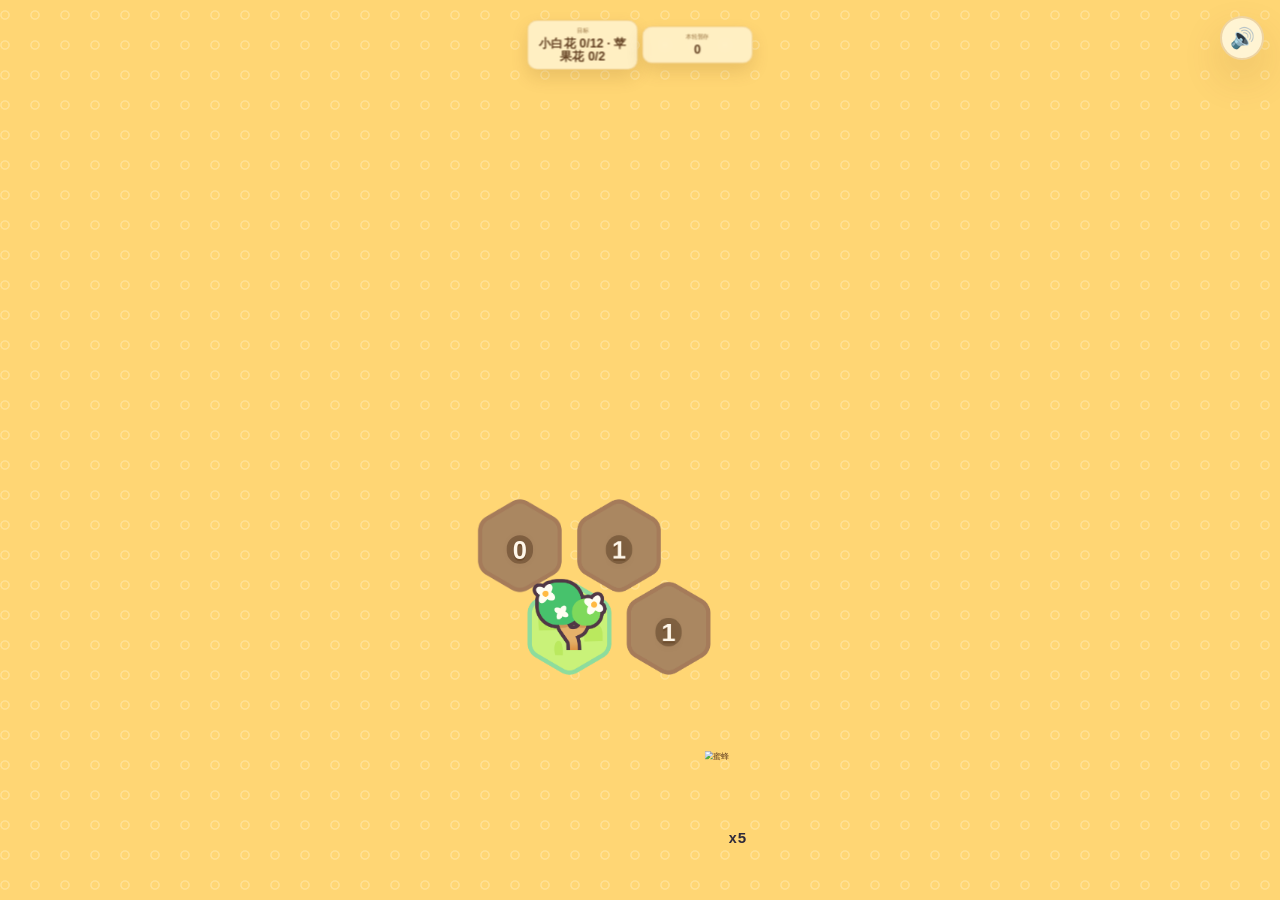
==== index.html @ 20fa4af0 "改了切换时间" ====
<!DOCTYPE html>
<html lang="zh-CN">
  <head>
    <meta charset="UTF-8" />
    <meta name="viewport" content="width=device-width, initial-scale=1.0" />
    <title>Honey Demo Skeleton</title>
    <link rel="stylesheet" href="./style.css?v=apple-amount-20260615-1" />
  </head>
  <body>
    <main class="app-shell">
      <div id="game-stage-viewport" class="game-stage-viewport">
        <div id="game-stage" class="game-stage">
          <header class="hud">
            <section class="hud-card hud-card--primary">
              <span class="hud-label">目标</span>
              <strong id="total-honey">小白花 0/12 · 苹果花 0/2</strong>
            </section>
            <section id="round-honey-card" class="hud-card hud-card--secondary">
              <span class="hud-label">本轮暂存</span>
              <strong id="round-honey" class="hud-roll" aria-live="polite">0</strong>
              <span class="hud-collect-burst" aria-hidden="true"></span>
            </section>
          </header>

          <section class="board-panel">
            <div id="board-viewport" class="board-viewport">
              <div id="board" class="board" aria-label="蜂窝盘面"></div>
            </div>
            <div id="toast" class="toast" aria-live="polite"></div>
            <div id="game-over" class="game-over" hidden>
              <strong class="game-over__title">游戏结束</strong>
              <p id="game-over-summary" class="game-over__summary">总花蜜：0</p>
              <button id="restart-button" class="game-over__button" type="button">重新开始</button>
            </div>
            <div id="game-win" class="game-over game-win" hidden>
              <strong class="game-over__title game-win__title">恭喜通关！</strong>
              <p id="game-win-summary" class="game-over__summary">已达成目标：小白花 12，苹果花 2</p>
              <button id="restart-win-button" class="game-over__button" type="button">再来一局</button>
            </div>
          </section>

          <aside class="bee-counter">
            <div class="bee-counter__frame">
              <img id="bee-counter-icon" class="bee-counter__icon" src="assets/ui/cursor/cursor-default.png" alt="蜜蜂" />
            </div>
            <div class="bee-counter__number">
              <strong id="bees-left">10</strong>
            </div>
          </aside>
        </div>
        <div id="fx-overlay" class="fx-overlay" aria-hidden="true"></div>
        <div id="combo-overlay" class="combo-overlay" aria-hidden="true">
          <div id="combo-popup" class="combo-popup" hidden>
            <span class="combo-popup__label">Combo x</span><span id="combo-popup-count" class="combo-popup__count">1</span>
          </div>
        </div>
      </div>
    </main>

    <button
      id="bgm-toggle"
      class="bgm-toggle"
      type="button"
      aria-label="切换背景音乐"
      aria-pressed="false"
    >
      <span class="bgm-toggle__icon" data-state="on" aria-hidden="true">🔊</span>
      <span class="bgm-toggle__icon" data-state="off" aria-hidden="true">🔇</span>
    </button>

    <div id="custom-cursor" class="custom-cursor" aria-hidden="true">
      <svg class="custom-cursor__ring" viewBox="0 0 100 100" aria-hidden="true">
        <circle class="custom-cursor__ring-track" cx="50" cy="50" r="46"></circle>
        <circle class="custom-cursor__ring-progress" cx="50" cy="50" r="46"></circle>
      </svg>
      <div class="custom-cursor__inner">
        <img id="custom-cursor-image" class="custom-cursor__image" src="" alt="" />
      </div>
    </div>

    <script src="./app.js?v=apple-amount-20260615-1"></script>
  </body>
</html>
---- style.css ----
@font-face {
  font-family: "Changa One";
  src: url("assets/fonts/ChangaOne-Regular.ttf") format("truetype");
  font-weight: normal;
  font-style: normal;
  font-display: swap;
}

:root {
  --bg-top: #ffe8a4;
  --bg-bottom: #ffd36f;
  --panel: rgba(255, 247, 220, 0.75);
  --panel-border: rgba(191, 126, 36, 0.22);
  --text-main: #5f3c1f;
  --text-sub: #8f6838;
  --tile-locked: #b38e62;
  --tile-locked-edge: #b48457;
  --tile-revealed: #c8f75b;
  --tile-revealed-edge: #7fe2aa;
  --tile-start-ring: #fff4de;
  --tile-start-edge: #ffcf3f;
  --tile-start-glow: rgba(255, 208, 69, 0.75);
  --shadow-soft: 0 18px 40px rgba(121, 76, 17, 0.16);
}

* {
  box-sizing: border-box;
}

body {
  margin: 0;
  min-height: 100vh;
  position: relative;
  overflow: hidden;
  font-family: "Changa One", "Trebuchet MS", "PingFang SC", "Microsoft YaHei", sans-serif;
  color: var(--text-main);
  background: #fffcf4;
}

body::before {
  content: "";
  position: fixed;
  top: -50%;
  left: -50%;
  width: 200%;
  height: 200%;
  pointer-events: none;
  opacity: 1;
  background:
    radial-gradient(circle, #ffd674 14%, transparent 24%),
    radial-gradient(circle, transparent 14%, #ffd674 24%);
  background-size: 30px 30px;
  animation: move-background 16s linear infinite;
  z-index: 0;
}

.app-shell {
  width: 100%;
  height: 100vh;
  min-height: 100vh;
  padding: 20px 16px 28px;
  position: relative;
  z-index: 1;
  overflow: hidden;
}

.game-stage-viewport {
  position: relative;
  width: 100%;
  height: 100%;
  overflow: visible;
}

.fx-overlay {
  position: absolute;
  inset: 0;
  pointer-events: none;
  z-index: 30;
  overflow: visible;
}

.combo-overlay {
  position: absolute;
  inset: 0;
  pointer-events: none;
  z-index: 18;
  overflow: visible;
}

.combo-popup {
  position: absolute;
  left: 0;
  top: 0;
  display: inline-block;
  white-space: nowrap;
  pointer-events: none;
  font-weight: 900;
  line-height: 1;
  transform: translate(-50%, -100%);
  transform-origin: center bottom;
  transition:
    left 320ms cubic-bezier(0.22, 1, 0.36, 1),
    top 320ms cubic-bezier(0.22, 1, 0.36, 1);
  will-change: left, top;
}

.combo-popup[hidden] {
  display: none;
}

.combo-popup__label,
.combo-popup__count {
  display: inline-block;
  transform-origin: center;
}

.combo-popup--tier-1 {
  color: #fff8c4;
  font-size: 28px;
  text-shadow: 0 0 6px rgba(255, 220, 120, 0.7), 0 0 12px rgba(255, 200, 80, 0.4);
}

.combo-popup--tier-2 {
  color: #ffd066;
  font-size: 36px;
  text-shadow:
    0 0 10px rgba(255, 160, 60, 0.9),
    0 0 22px rgba(255, 140, 40, 0.55),
    0 0 36px rgba(255, 120, 20, 0.3);
}

.combo-popup--tier-3 {
  color: #ff7a3d;
  font-size: 44px;
  text-shadow:
    0 0 12px rgba(255, 90, 30, 0.95),
    0 0 28px rgba(255, 60, 20, 0.7),
    0 0 48px rgba(255, 40, 10, 0.4),
    0 0 80px rgba(255, 30, 0, 0.25);
}

.combo-popup--enter .combo-popup__count,
.combo-popup--enter .combo-popup__label {
  animation: combo-enter 240ms cubic-bezier(0.175, 0.885, 0.32, 1.275);
}

.combo-popup--pop .combo-popup__count {
  animation: combo-pop 280ms cubic-bezier(0.175, 0.885, 0.32, 1.275);
}

.combo-popup--exit {
  transition: transform 600ms ease-out, opacity 600ms ease-out;
  transform: translate(-50%, -180%);
  opacity: 0;
}

.game-stage {
  position: absolute;
  top: 0;
  left: 50%;
  width: 540px;
  padding-bottom: 96px;
  display: flex;
  flex-direction: column;
  align-items: center;
  gap: 18px;
  transform-origin: top center;
}

.hud {
  width: 100%;
  display: flex;
  flex-direction: row;
  flex-wrap: wrap;
  justify-content: center;
  align-items: center;
  gap: 10px;
}

.hud-card {
  background: var(--panel);
  border: 2px solid var(--panel-border);
  border-radius: 22px;
  backdrop-filter: blur(8px);
  box-shadow: var(--shadow-soft);
}

.hud-card {
  padding: 14px 18px;
  display: flex;
  flex-direction: column;
  gap: 6px;
  text-align: center;
  width: min(100%, 250px);
}

.hud-card--primary {
  width: min(100%, 250px);
}

.hud-card--primary strong {
  transition: transform 0.25s ease, filter 0.25s ease;
}

.hud-card--primary.hud-card--pulse strong {
  animation: honey-pulse 0.48s ease;
}

.hud-card--secondary {
  width: min(100%, 250px);
  position: relative;
  transform-origin: center;
}

.hud-card--secondary.hud-card--collect {
  animation: hud-collect-bounce 0.34s cubic-bezier(0.22, 1, 0.36, 1);
}

.hud-roll {
  position: relative;
  display: inline-grid;
  place-items: center;
  min-width: 1.5em;
  height: 1em;
  overflow: hidden;
}

.hud-roll__track {
  display: flex;
  flex-direction: column;
  align-items: center;
}

.hud-roll__digit {
  display: block;
  height: 1em;
  line-height: 1;
}

.hud-roll--animating .hud-roll__track {
  animation: hud-roll-up 0.18s cubic-bezier(0.2, 0.9, 0.3, 1);
}

.hud-collect-burst {
  position: absolute;
  left: 50%;
  top: 50%;
  width: 26px;
  height: 26px;
  border-radius: 999px;
  pointer-events: none;
  opacity: 0;
  transform: translate(-50%, -50%) scale(0.3);
  background:
    radial-gradient(circle, rgba(255, 251, 236, 0.96) 0 28%, rgba(255, 216, 92, 0.88) 45%, rgba(255, 216, 92, 0) 72%),
    radial-gradient(circle, rgba(255, 255, 255, 0.72) 0 32%, rgba(255, 255, 255, 0) 68%);
}

.hud-card--secondary.hud-card--collect .hud-collect-burst {
  animation: hud-collect-burst 0.34s ease-out;
}

.hud-label {
  font-size: 13px;
  color: var(--text-sub);
}

.hud-card strong {
  font-size: 28px;
  line-height: 1;
}

.board-panel {
  width: 100%;
  display: flex;
  flex-direction: column;
  align-items: center;
  gap: 14px;
}

.board-viewport {
  width: 500px;
  max-width: 100%;
  margin-top: 20px;
  display: flex;
  justify-content: center;
  align-items: flex-start;
  overflow: visible;
}

.board {
  position: relative;
  flex: none;
  border-radius: 36px;
  touch-action: none;
  transition: box-shadow 0.24s ease, transform 0.24s ease;
  transform-origin: top center;
}

.board--fail-flash {
  animation: board-fail-flash 0.42s ease;
}

.board .tile {
  transition: filter 0.28s ease, opacity 0.28s ease;
}

.board--collecting .tile:not(.tile--path):not(.tile--start) {
  filter: brightness(0.55) saturate(0.75);
}

.board__trail {
  position: absolute;
  left: 0;
  top: 0;
  pointer-events: none;
  overflow: visible;
  opacity: 1;
  transition: opacity 260ms ease;
  z-index: 0;
}

.board__trail--fading {
  opacity: 0;
}

.board__trail-glow {
  fill: none;
  stroke: #ffffff;
  stroke-width: 28;
  stroke-linecap: round;
  stroke-linejoin: round;
  filter: drop-shadow(0 0 12px rgba(255, 255, 255, 0.6));
}

.board__trail-stroke {
  fill: none;
  stroke: #ffffff;
  stroke-width: 16;
  stroke-linecap: round;
  stroke-linejoin: round;
}

.board__trail-flow {
  fill: none;
  stroke: #ffffff;
  stroke-width: 4;
  stroke-linecap: round;
  stroke-linejoin: round;
  stroke-dasharray: 12 18;
  animation: board-trail-flow 900ms linear infinite;
}

@keyframes board-trail-flow {
  from {
    stroke-dashoffset: 0;
  }
  to {
    stroke-dashoffset: -30;
  }
}

.board__trail-head {
  fill: #ffffff;
  filter: drop-shadow(0 0 10px rgba(255, 255, 255, 0.85));
  transform-box: fill-box;
  transform-origin: center;
  animation: board-trail-head-pulse 900ms ease-in-out infinite;
}

@keyframes board-trail-head-pulse {
  0%, 100% {
    transform: scale(1);
  }
  50% {
    transform: scale(1.25);
  }
}

.board__trail--single .board__trail-glow,
.board__trail--single .board__trail-stroke,
.board__trail--single .board__trail-flow {
  display: none;
}

.board__trail--fail .board__trail-stroke {
  stroke: #ff6363;
}

.board__trail--fail .board__trail-glow {
  stroke: #ff6363;
  filter: drop-shadow(0 0 12px rgba(255, 99, 99, 0.7));
}

.board__trail--fail .board__trail-flow {
  stroke: #ffb4b4;
}

.board__trail--fail .board__trail-head {
  fill: #ff7878;
  filter: drop-shadow(0 0 10px rgba(255, 99, 99, 0.8));
}

.tile {
  position: absolute;
  left: var(--left);
  top: var(--top);
  width: 112px;
  height: 124px;
  transform: translate(-50%, -50%);
  perspective: 700px;
  border: 0;
  padding: 0;
  background: transparent;
  cursor: pointer;
  touch-action: none;
  overflow: visible;
}

.tile--appearing {
  opacity: 0;
  will-change: transform, opacity;
  animation: tile-appear-pop var(--tile-appear-duration, 300ms)
    var(--tile-appear-easing, cubic-bezier(0.22, 1, 0.36, 1)) forwards;
  animation-delay: var(--tile-appear-delay, 0ms);
}

@keyframes tile-appear-pop {
  0% {
    opacity: 0;
    transform: translate(-50%, -50%) scale(var(--tile-appear-start-scale, 0.7));
  }

  65% {
    opacity: 1;
    transform: translate(-50%, -50%) scale(var(--tile-appear-overshoot-scale, 1.1));
  }

  100% {
    opacity: 1;
    transform: translate(-50%, -50%) scale(1);
  }
}

/* 翻面动效：解锁瞬间从未知面翻向真实地块 */
.tile--flipping .tile__inner {
  transform-style: preserve-3d;
  animation: tile-flip-reveal 0.26s cubic-bezier(0.4, 0, 0.2, 1) forwards;
}

.tile--flipping .tile__face {
  position: absolute;
  inset: 0;
  backface-visibility: hidden;
  -webkit-backface-visibility: hidden;
}

.tile--flipping .tile__face--back {
  transform: rotateY(180deg);
}

@keyframes tile-flip-reveal {
  from {
    transform: rotateY(0deg);
  }
  to {
    transform: rotateY(180deg);
  }
}

.tile--start {
}

.tile--start-candidate:not(.tile--start) {
  animation: start-candidate-breathe 2.2s ease-in-out infinite;
}

.tile__inner,
.tile__ring {
  position: absolute;
  inset: 0;
}

.tile__ring {
  inset: -7px;
  z-index: 0;
  opacity: 0;
  transform: scale(1.03);
  background: linear-gradient(180deg, #fff7cb, var(--tile-start-ring));
  -webkit-mask-image: var(--tile-image);
  mask-image: var(--tile-image);
  -webkit-mask-repeat: no-repeat;
  mask-repeat: no-repeat;
  -webkit-mask-position: center;
  mask-position: center;
  -webkit-mask-size: 100% 100%;
  mask-size: 100% 100%;
  transition: opacity 0.2s ease, transform 0.2s ease;
}

.tile__inner {
  display: block;
  z-index: 2;
  background: transparent;
  box-shadow: none;
  transition: transform 0.2s ease, filter 0.2s ease;
}

.tile--revealed .tile__inner {
  background: transparent;
  box-shadow: none;
}

.tile__image {
  display: block;
  width: 100%;
  height: 100%;
  object-fit: fill;
  user-select: none;
  -webkit-user-drag: none;
  pointer-events: none;
}

.tile__image-stack {
  position: relative;
  display: block;
  width: 100%;
  height: 100%;
}

.tile__image--base {
  object-fit: fill;
}

.tile__image--layer {
  position: absolute;
  inset: 0;
}

.tile__image--threat-edge {
  z-index: 1;
  object-fit: fill;
}

.tile__image--flower {
  z-index: 2;
  width: 82%;
  height: auto;
  inset: calc(10% - 10px) auto auto 50%;
  transform: translateX(-50%);
  object-fit: contain;
  transform-origin: top center;
}

.tile__image--flower-sprout {
  inset: calc(10% + 18px) auto auto 50%;
}

.tile__image--apple-tree {
  z-index: 2;
  width: 88%;
  height: 88%;
  inset: calc(4% - 16px) auto auto 50%;
  transform: translateX(-50%);
  object-fit: contain;
  transform-origin: center;
}

.tile__image--enemy {
  z-index: 2;
  width: 62%;
  height: auto;
  inset: calc(12% - 14px) auto auto 50%;
  transform: translateX(-50%);
  object-fit: contain;
  transform-origin: top center;
}

.tile--start .tile__ring {
  opacity: 0;
  transform: scale(1.03);
  filter: none;
}

.tile--start .tile__inner {
  box-shadow: none;
  filter: none;
}

.tile--start-pulse .tile__ring {
  opacity: 1;
  filter: drop-shadow(0 0 0 rgba(255, 222, 116, 0.22)) drop-shadow(0 0 24px var(--tile-start-glow));
  animation: start-pulse 0.8s ease;
}

.tile--start-pulse .tile__inner {
  animation: tile-start-bounce 120ms ease-out;
}

.tile--path .tile__inner {
  transform: translateY(-3px);
  box-shadow: none;
  filter: drop-shadow(0 8px 18px rgba(109, 67, 25, 0.2));
}

.tile--enemy .tile__inner {
  background-color: transparent;
  box-shadow: none;
}

.tile--shake {
  animation: tile-shake 0.4s ease;
}

.tile--invalid-flash {
  animation: tile-invalid-flash 360ms ease-out;
}

.tile__danger,
.tile__enemy-mark {
  position: absolute;
  z-index: 3;
}

.tile__danger {
  left: 50%;
  top: 54%;
  transform: translate(-50%, -50%);
  min-width: 34px;
  padding: 2px 8px;
  border-radius: 999px;
  background: rgba(73, 46, 24, 0.42);
  text-align: center;
  font-size: 34px;
  font-weight: 900;
  line-height: 1;
  color: #fff7ea;
  text-shadow: 0 3px 0 rgba(89, 56, 24, 0.4), 0 0 16px rgba(71, 37, 14, 0.2);
}

.tile__stage-countdown {
  position: absolute;
  right: 6%;
  bottom: 4%;
  width: 41.8%;
  transform: translate(10px, -10px);
  z-index: 4;
  pointer-events: none;
  display: inline-block;
  line-height: 0;
}

.tile__stage-countdown__bg {
  display: block;
  width: 100%;
  height: auto;
  pointer-events: none;
  user-select: none;
}

.tile__stage-countdown__num {
  position: absolute;
  left: 50%;
  top: 50%;
  transform: translate(-50%, -50%);
  font-size: 24.2px;
  font-weight: 900;
  color: #ffffff;
  line-height: 1;
  white-space: nowrap;
  text-shadow:
    -2px 0 0 #2a2a2a, 2px 0 0 #2a2a2a,
    0 -2px 0 #2a2a2a, 0 2px 0 #2a2a2a,
    -2px -2px 0 #2a2a2a, 2px -2px 0 #2a2a2a,
    -2px 2px 0 #2a2a2a, 2px 2px 0 #2a2a2a;
}

.tile__enemy-mark {
  left: 50%;
  top: 55%;
  transform: translate(-50%, -50%);
  width: 44px;
  height: 44px;
  border-radius: 50%;
  display: grid;
  place-items: center;
  background: rgba(255, 247, 236, 0.92);
  color: #8c3c26;
  font-size: 30px;
  font-weight: 900;
  box-shadow: 0 8px 16px rgba(116, 43, 15, 0.18);
}

.status-text {
  width: min(100%, 648px);
  flex-basis: 100%;
  margin: 0;
  padding: 14px 19px;
  border-radius: 22px;
  background: rgba(255, 248, 229, 0.78);
  border: 2px solid rgba(191, 126, 36, 0.18);
  box-shadow: var(--shadow-soft);
  text-align: center;
  font-size: 22px;
  color: var(--text-main);
}

.status-text--fail {
  background: rgba(255, 225, 220, 0.88);
  border-color: rgba(223, 93, 64, 0.3);
  color: #8f3a26;
}

.status-text--success {
  background: rgba(239, 255, 208, 0.88);
  border-color: rgba(113, 195, 85, 0.28);
}

.status-text--game-over {
  background: rgba(255, 239, 208, 0.94);
  border-color: rgba(175, 121, 28, 0.3);
}

.toast {
  position: fixed;
  left: 50%;
  bottom: 28px;
  transform: translateX(-50%) translateY(18px);
  padding: 10px 18px;
  border-radius: 999px;
  background: rgba(95, 60, 31, 0.92);
  color: #fff9ed;
  font-size: 14px;
  font-weight: 800;
  letter-spacing: 0.04em;
  opacity: 0;
  pointer-events: none;
  transition: opacity 0.2s ease, transform 0.2s ease;
  z-index: 20;
}

.bgm-toggle {
  position: fixed;
  top: 16px;
  right: 16px;
  width: 44px;
  height: 44px;
  display: grid;
  place-items: center;
  padding: 0;
  border: 2px solid rgba(191, 126, 36, 0.28);
  border-radius: 999px;
  background: rgba(255, 247, 220, 0.92);
  color: #5f3c1f;
  font-size: 20px;
  line-height: 1;
  cursor: pointer;
  box-shadow: var(--shadow-soft);
  z-index: 1000;
  -webkit-tap-highlight-color: transparent;
}

.bgm-toggle__icon {
  display: none;
}

.bgm-toggle[data-bgm="on"] .bgm-toggle__icon[data-state="on"] {
  display: inline;
}

.bgm-toggle[data-bgm="off"] .bgm-toggle__icon[data-state="off"] {
  display: inline;
}

.custom-cursor {
  --bee-stamina: 1;
  --bee-ring-circumference: 289.027;
  position: fixed;
  left: 0;
  top: 0;
  width: 45.36px;
  height: 45.36px;
  margin-left: -22.68px;
  margin-top: -22.68px;
  pointer-events: none;
  will-change: transform;
  z-index: 9999;
  display: none;
  transform: translate3d(-9999px, -9999px, 0);
}

.custom-cursor.is-active,
.custom-cursor.is-hiding {
  display: block;
}

.custom-cursor__ring {
  position: absolute;
  inset: -4.5px;
  width: calc(100% + 9px);
  height: calc(100% + 9px);
  pointer-events: none;
  transform: rotate(-90deg);
  transform-origin: center center;
  overflow: visible;
}

.custom-cursor__ring-track,
.custom-cursor__ring-progress {
  fill: none;
  stroke-width: 10;
}

.custom-cursor__ring-track {
  stroke: #d1d5da;
  opacity: 0.85;
}

.custom-cursor__ring-progress {
  stroke: #27d2cf;
  stroke-linecap: round;
  stroke-dasharray: var(--bee-ring-circumference);
  stroke-dashoffset: calc(var(--bee-ring-circumference) * (1 - var(--bee-stamina, 1)));
  transition: stroke-dashoffset 220ms cubic-bezier(0.22, 1, 0.36, 1), stroke 200ms ease;
}

.custom-cursor--exhausted .custom-cursor__ring-progress {
  stroke: #9aa3aa;
}

.custom-cursor--exhausted .custom-cursor__ring {
  animation: bee-ring-pulse 1s ease-in-out infinite;
}

@keyframes bee-ring-pulse {
  0%,
  100% {
    transform: rotate(-90deg) scale(1);
  }
  50% {
    transform: rotate(-90deg) scale(1.05);
  }
}

.custom-cursor__inner {
  position: absolute;
  inset: 0;
  width: 100%;
  height: 100%;
  opacity: 0;
  transform: scale(0.4);
  will-change: transform, opacity;
}

.custom-cursor.is-active .custom-cursor__inner {
  animation: custom-cursor-pop 0.22s cubic-bezier(0.22, 1.4, 0.4, 1) forwards;
}

.custom-cursor.is-hiding .custom-cursor__inner {
  animation: custom-cursor-fade 0.18s ease-out forwards;
}

.custom-cursor__image {
  display: block;
  width: 100%;
  height: 100%;
  object-fit: contain;
  user-select: none;
  -webkit-user-drag: none;
  pointer-events: none;
}

body.is-dragging-cursor,
body.is-dragging-cursor * {
  cursor: none !important;
}

@keyframes custom-cursor-pop {
  0% {
    opacity: 0;
    transform: scale(0.4);
  }
  60% {
    opacity: 1;
    transform: scale(1.12);
  }
  100% {
    opacity: 1;
    transform: scale(1);
  }
}

@keyframes custom-cursor-fade {
  0% {
    opacity: 1;
    transform: scale(1);
  }
  100% {
    opacity: 0;
    transform: scale(0.85);
  }
}

.flower-fly {
  position: absolute;
  left: 0;
  top: 0;
  width: 50px;
  height: 50px;
  will-change: transform, opacity;
  filter: drop-shadow(0 5px 10px rgba(153, 83, 22, 0.25));
}

.flower-fly__image {
  display: block;
  width: 100%;
  height: 100%;
  object-fit: contain;
  user-select: none;
  -webkit-user-drag: none;
  pointer-events: none;
}

.tile-popup {
  position: absolute;
  left: 0;
  top: 0;
  transform: translate(-50%, -50%);
  font-weight: 800;
  font-size: 26px;
  line-height: 1;
  color: #ffffff;
  text-shadow:
    0 2px 4px rgba(0, 0, 0, 0.35),
    0 0 8px rgba(255, 255, 255, 0.6);
  pointer-events: none;
  user-select: none;
  will-change: transform, opacity;
  animation: tile-popup-rise 800ms cubic-bezier(0.22, 0.9, 0.3, 1) forwards;
  z-index: 5;
}

@keyframes tile-popup-rise {
  0% {
    opacity: 0;
    transform: translate(-50%, -20%) scale(0.5);
  }
  25% {
    opacity: 1;
    transform: translate(-50%, -75%) scale(1.2);
  }
  60% {
    opacity: 1;
    transform: translate(-50%, -110%) scale(1.05);
  }
  100% {
    opacity: 0;
    transform: translate(-50%, -180%) scale(1);
  }
}

.tile-confetti {
  position: absolute;
  left: 0;
  top: 0;
  width: 0;
  height: 0;
  pointer-events: none;
  z-index: 5;
}

.tile-confetti__particle {
  position: absolute;
  left: 0;
  top: 0;
  will-change: transform, opacity;
  opacity: 0;
  animation: tile-confetti-burst 1000ms cubic-bezier(0.18, 0.7, 0.3, 1) forwards;
  animation-delay: var(--delay, 0ms);
}

.tile-confetti__particle--square {
  width: 4px;
  height: 9px;
  background: var(--bg, #ffd54a);
  border-radius: 1px;
}

.tile-confetti__particle--circle {
  width: var(--size, 8px);
  height: var(--size, 8px);
  background: var(--bg, #ffd54a);
  border-radius: 50%;
}

.tile-confetti__particle--triangle {
  width: 0;
  height: 0;
  border-left: 5px solid transparent;
  border-right: 5px solid transparent;
  border-bottom: 9px solid var(--bg, #ffd54a);
  background: transparent;
}

@keyframes tile-confetti-burst {
  0% {
    opacity: 0;
    transform: translate(-50%, -50%) scale(0.2) rotate(0deg);
  }
  12% {
    opacity: 1;
    transform:
      translate(calc(-50% + var(--dx) * 0.3), calc(-50% + var(--dy) * 0.3))
      scale(1.2) rotate(calc(var(--rot) * 0.2));
  }
  55% {
    opacity: 1;
    transform:
      translate(calc(-50% + var(--dx) * 0.85), calc(-50% + var(--dy) * 0.85 + 4px))
      scale(1) rotate(calc(var(--rot) * 0.65));
  }
  100% {
    opacity: 0;
    transform:
      translate(calc(-50% + var(--dx)), calc(-50% + var(--dy) + 22px))
      scale(0.7) rotate(var(--rot));
  }
}

@media (prefers-reduced-motion: reduce) {
  .tile-confetti {
    display: none;
  }
}

.toast--visible {
  opacity: 1;
  transform: translateX(-50%) translateY(0);
}

.toast--fail {
  background: rgba(188, 63, 38, 0.94);
}

.toast--success {
  background: rgba(88, 131, 34, 0.94);
}

.toast--info {
  background: rgba(95, 105, 128, 0.92);
}

.toast--game-over {
  background: rgba(130, 92, 27, 0.95);
}

.game-over {
  position: fixed;
  top: 50%;
  left: 50%;
  transform: translate(-50%, -50%) scale(1.8);
  transform-origin: center center;
  z-index: 200;
  width: min(92vw, 420px);
  padding: 28px 28px 24px;
  border-radius: 28px;
  background: rgba(255, 247, 220, 0.98);
  border: 2px solid rgba(191, 126, 36, 0.24);
  box-shadow: var(--shadow-soft);
  text-align: center;
}

.game-win {
  background: rgba(255, 244, 196, 0.98);
  border-color: rgba(220, 150, 32, 0.45);
}

.game-win__title {
  color: #c97a14;
}

.game-over__title {
  display: block;
  font-size: 24px;
  margin-bottom: 6px;
}

.game-over__summary {
  margin: 0 0 14px;
  color: var(--text-sub);
}

.game-over__button {
  border: 0;
  border-radius: 999px;
  padding: 10px 18px;
  background: linear-gradient(180deg, #ffb24a, #ff9524);
  color: #fff9ed;
  font-size: 14px;
  font-weight: 900;
  cursor: pointer;
  box-shadow: 0 10px 18px rgba(172, 102, 22, 0.24);
}

.bee-counter {
  position: absolute;
  right: -32px;
  bottom: 0;
  width: 140px;
  display: flex;
  flex-direction: column;
  align-items: center;
  gap: 0;
  z-index: 10;
  pointer-events: none;
  transform: scale(1.15);
  transform-origin: bottom right;
}

.bee-counter__frame {
  position: relative;
  width: 100%;
  aspect-ratio: 1 / 1.35;
  background: url("assets/ui/beeframe_01.png") no-repeat center/100% 100%;
  display: flex;
  align-items: flex-start;
  justify-content: center;
}

.bee-counter__icon {
  width: 124.9%;
  height: auto;
  margin-top: -8%;
  transform: translate(5px, -40px);
  transform-origin: 50% 100%;
  image-rendering: -webkit-optimize-contrast;
  pointer-events: none;
  user-select: none;
}

.bee-counter__number {
  position: relative;
  width: 78%;
  aspect-ratio: 1 / 0.42;
  margin-top: -34%;
  transform: translateY(-44px) scale(1.09);
  background: url("assets/ui/beeframe_number_01.png") no-repeat center/100% 100%;
  display: flex;
  align-items: center;
  justify-content: center;
}

.bee-counter__number strong {
  font-size: 27.3px;
  line-height: 1;
  color: #2f2a3a;
  font-weight: 900;
  letter-spacing: 0.5px;
}

.bee-counter__number strong::before {
  content: "x";
  font-size: 0.95em;
  margin-right: 1px;
}

.bee-counter__icon--jump {
  animation: bee-counter-jump 0.48s cubic-bezier(0.22, 1, 0.36, 1);
}

@keyframes bee-counter-jump {
  0% {
    transform: translate(5px, -40px) scaleY(1) scaleX(1);
  }
  15% {
    transform: translate(5px, -36px) scaleY(0.82) scaleX(1.12);
  }
  45% {
    transform: translate(5px, -72px) scaleY(1.08) scaleX(0.94);
  }
  75% {
    transform: translate(5px, -40px) scaleY(0.9) scaleX(1.08);
  }
  100% {
    transform: translate(5px, -40px) scaleY(1) scaleX(1);
  }
}

@keyframes board-fail-flash {
  0% {
    box-shadow: 0 0 0 rgba(210, 54, 45, 0);
  }
  35% {
    box-shadow: 0 0 0 12px rgba(235, 88, 72, 0.24), 0 0 36px rgba(235, 88, 72, 0.25);
  }
  100% {
    box-shadow: 0 0 0 rgba(210, 54, 45, 0);
  }
}

@keyframes tile-score-bounce {
  0% {
    transform: translateY(0);
  }
  45% {
    transform: translateY(-12px);
  }
  100% {
    transform: translateY(0);
  }
}

.tile--score-bounce .tile__inner {
  animation: tile-score-bounce 400ms ease-out;
  animation-delay: var(--bounce-delay, 0ms);
  animation-fill-mode: backwards;
}

@keyframes tile-shake {
  0%,
  100% {
    transform: translate(-50%, -50%);
  }
  20% {
    transform: translate(calc(-50% - 4px), calc(-50% + 1px));
  }
  40% {
    transform: translate(calc(-50% + 4px), calc(-50% - 1px));
  }
  60% {
    transform: translate(calc(-50% - 3px), calc(-50% + 1px));
  }
  80% {
    transform: translate(calc(-50% + 3px), calc(-50% - 1px));
  }
}

@keyframes start-pulse {
  0% {
    transform: scale(1);
  }
  15% {
    transform: scale(1.06);
  }
  30% {
    transform: scale(1);
  }
  100% {
    transform: scale(1);
  }
}

@keyframes tile-start-bounce {
  0% {
    transform: scale(1);
  }
  50% {
    transform: scale(1.06);
  }
  100% {
    transform: scale(1);
  }
}

@keyframes tile-invalid-flash {
  0% {
    box-shadow: 0 0 0 0 rgba(255, 60, 60, 0);
    filter: brightness(1);
  }
  30% {
    box-shadow: 0 0 0 4px rgba(255, 60, 60, 0.65);
    filter: brightness(1.15) saturate(1.2);
  }
  100% {
    box-shadow: 0 0 0 0 rgba(255, 60, 60, 0);
    filter: brightness(1);
  }
}

@keyframes combo-enter {
  0% {
    opacity: 0;
    transform: scale(0.4);
  }
  60% {
    opacity: 1;
    transform: scale(1.18);
  }
  100% {
    opacity: 1;
    transform: scale(1);
  }
}

@keyframes combo-pop {
  0% {
    transform: scale(1);
  }
  35% {
    transform: scale(1.22);
  }
  70% {
    transform: scale(0.96);
  }
  100% {
    transform: scale(1);
  }
}

@keyframes honey-pulse {
  0% {
    transform: scale(1);
    filter: brightness(1);
  }
  40% {
    transform: scale(1.16);
    filter: brightness(1.18);
  }
  100% {
    transform: scale(1);
    filter: brightness(1);
  }
}

@keyframes hud-roll-up {
  0% {
    transform: translateY(0);
  }
  100% {
    transform: translateY(-50%);
  }
}

@keyframes hud-collect-bounce {
  0% {
    transform: scale(1);
  }
  28% {
    transform: scale(1.5);
  }
  62% {
    transform: scale(0.97);
  }
  100% {
    transform: scale(1);
  }
}

@keyframes hud-collect-burst {
  0% {
    opacity: 0.9;
    transform: translate(-50%, -50%) scale(0.25);
  }
  70% {
    opacity: 0.72;
  }
  100% {
    opacity: 0;
    transform: translate(-50%, -50%) scale(1.9);
  }
}

@keyframes start-candidate-breathe {
  0%,
  100% {
    filter: brightness(1);
  }
  50% {
    filter: brightness(1.05);
  }
}

@keyframes move-background {
  0% {
    transform: translate(0, 0);
  }

  100% {
    transform: translate(20%, 20%);
  }
}

@media (max-width: 560px) {
  .app-shell {
    height: 100svh;
    padding: 8px 10px 0;
  }

  .game-stage {
    width: 540px;
    padding-bottom: calc(110px + env(safe-area-inset-bottom, 0px));
  }

  .game-stage-viewport {
    height: 100%;
  }

  .app-shell,
  .game-stage {
    gap: 10px;
  }

  .hud {
    gap: 4px;
  }

  .hud-card {
    width: min(100%, 160px);
    padding: 7px 9px;
    gap: 3px;
    border-radius: 16px;
  }

  .hud-card--primary {
    width: min(100%, 180px);
  }

  .hud-card--secondary {
    width: min(100%, 140px);
  }

  .hud-label {
    font-size: 10px;
  }

  .hud-card strong {
    font-size: 20px;
  }

  .board-viewport {
    width: 500px;
  }

  .bee-counter {
    right: 10px;
    bottom: env(safe-area-inset-bottom, 0px);
    width: 120px;
  }

  .bee-counter__number strong {
    font-size: 23.1px;
  }
}
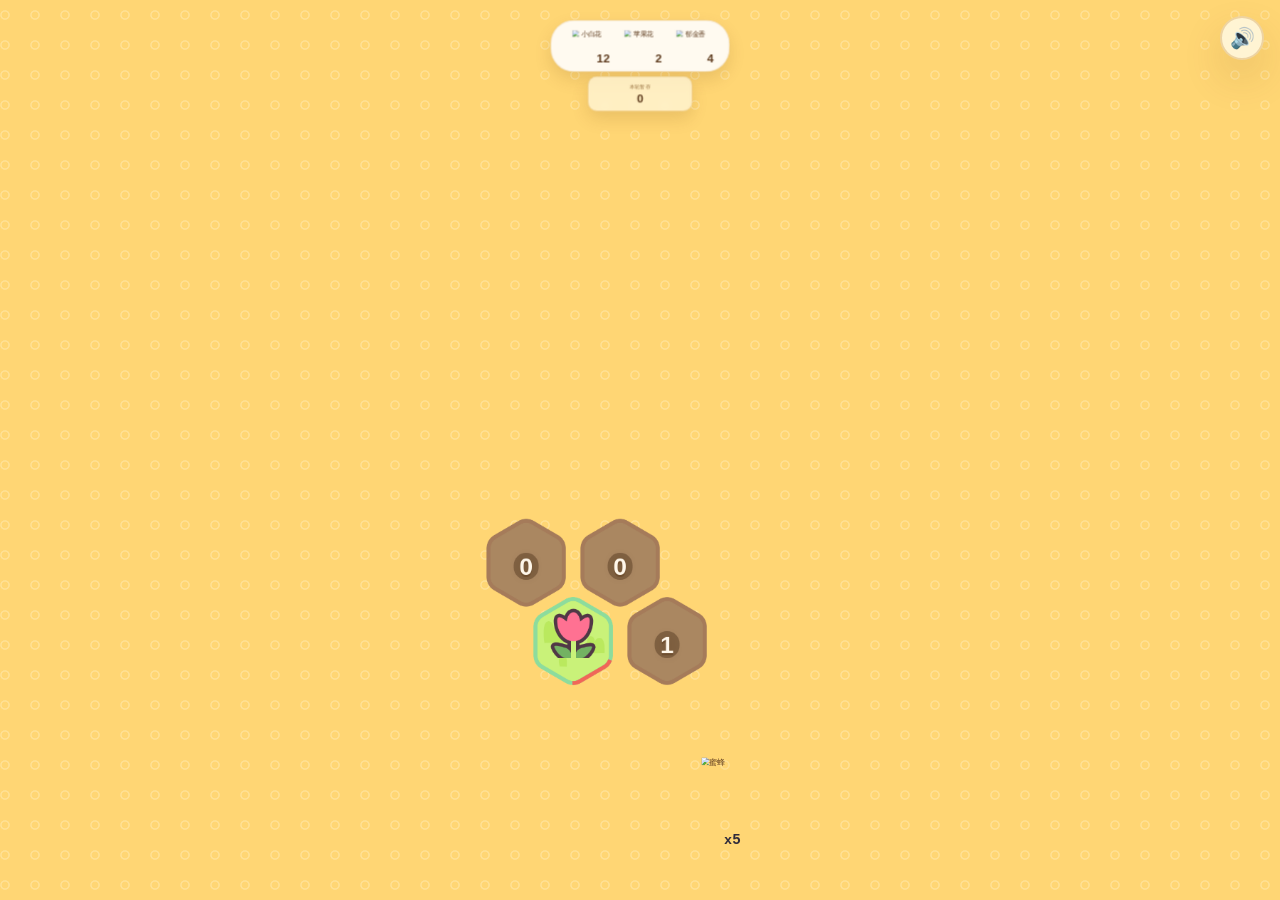
==== commit 3fe3e615: "郁金香元素" ====
--- a/index.html
+++ b/index.html
@@ -4,16 +4,30 @@
     <meta charset="UTF-8" />
     <meta name="viewport" content="width=device-width, initial-scale=1.0" />
     <title>Honey Demo Skeleton</title>
-    <link rel="stylesheet" href="./style.css?v=apple-amount-20260615-1" />
+    <link rel="stylesheet" href="./style.css?v=goal-icon-20260615-3" />
   </head>
   <body>
     <main class="app-shell">
       <div id="game-stage-viewport" class="game-stage-viewport">
         <div id="game-stage" class="game-stage">
           <header class="hud">
-            <section class="hud-card hud-card--primary">
-              <span class="hud-label">目标</span>
-              <strong id="total-honey">小白花 0/12 · 苹果花 0/2</strong>
+            <section
+              class="hud-card hud-card--primary hud-card--goals"
+              id="goal-card"
+              aria-label="目标剩余：小白花 12、苹果花 2、郁金香 4"
+            >
+              <div class="goal-item" data-goal="flower">
+                <img class="goal-item__icon" src="assets/ui/icon_flower_01.png" alt="小白花" />
+                <strong class="goal-item__num" id="goal-flower">12</strong>
+              </div>
+              <div class="goal-item" data-goal="apple">
+                <img class="goal-item__icon" src="assets/ui/icon_apple_01.png" alt="苹果花" />
+                <strong class="goal-item__num" id="goal-apple">2</strong>
+              </div>
+              <div class="goal-item" data-goal="tulip">
+                <img class="goal-item__icon" src="assets/ui/icon_tulip_01.png" alt="郁金香" />
+                <strong class="goal-item__num" id="goal-tulip">4</strong>
+              </div>
             </section>
             <section id="round-honey-card" class="hud-card hud-card--secondary">
               <span class="hud-label">本轮暂存</span>
--- a/style.css
+++ b/style.css
@@ -170,8 +170,8 @@
 .hud {
   width: 100%;
   display: flex;
-  flex-direction: row;
-  flex-wrap: wrap;
+  flex-direction: column;
+  flex-wrap: nowrap;
   justify-content: center;
   align-items: center;
   gap: 10px;
@@ -200,6 +200,56 @@
 
 .hud-card--primary strong {
   transition: transform 0.25s ease, filter 0.25s ease;
+}
+
+.hud-card--goals {
+  flex-direction: row;
+  align-items: center;
+  justify-content: center;
+  gap: 12px;
+  padding: 16px 32px;
+  width: auto;
+  min-width: 0;
+  background: #fffaf0;
+  border-color: rgba(191, 126, 36, 0.18);
+  border-radius: 56px;
+}
+
+.goal-item {
+  position: relative;
+  display: flex;
+  align-items: center;
+  justify-content: center;
+  width: 112px;
+  height: 88px;
+}
+
+.goal-item__icon {
+  width: 76px;
+  height: 76px;
+  object-fit: contain;
+  display: block;
+}
+
+.goal-item__num {
+  position: absolute;
+  right: 4px;
+  bottom: 0;
+  font-size: 30px;
+  font-weight: 700;
+  color: var(--text-main, #5f3c1f);
+  line-height: 1;
+  letter-spacing: 0.2px;
+  text-shadow:
+    0 1px 0 #fffaf0,
+    1px 0 0 #fffaf0,
+    -1px 0 0 #fffaf0,
+    0 -1px 0 #fffaf0;
+  transition: transform 0.25s ease, color 0.25s ease;
+}
+
+.goal-item.is-done .goal-item__num {
+  color: #2f8a3e;
 }
 
 .hud-card--primary.hud-card--pulse strong {
@@ -564,6 +614,22 @@
   transform: translateX(-50%);
   object-fit: contain;
   transform-origin: center;
+}
+
+.tile__image--tulip {
+  z-index: 2;
+  /* tulip_01.png 自身无透明留白（103×115），相对 flower_bloom_01.png（165×160 含大量留白）需收小，
+     以保持与小白花、苹果树视觉同一档量级 */
+  width: 56%;
+  height: auto;
+  inset: calc(10% + 4px) auto auto 50%;
+  transform: translateX(-50%);
+  object-fit: contain;
+  transform-origin: top center;
+}
+
+.tile__image--tulip-sprout {
+  inset: calc(10% + 44px) auto auto 50%;
 }
 
 .tile__image--enemy {
@@ -1415,6 +1481,29 @@
     width: min(100%, 180px);
   }
 
+  .hud-card--goals {
+    width: auto;
+    min-width: 0;
+    gap: 8px;
+    padding: 12px 24px;
+    border-radius: 44px;
+  }
+
+  .goal-item {
+    width: 88px;
+    height: 72px;
+  }
+
+  .goal-item__icon {
+    width: 60px;
+    height: 60px;
+  }
+
+  .goal-item__num {
+    font-size: 24px;
+    right: 2px;
+  }
+
   .hud-card--secondary {
     width: min(100%, 140px);
   }
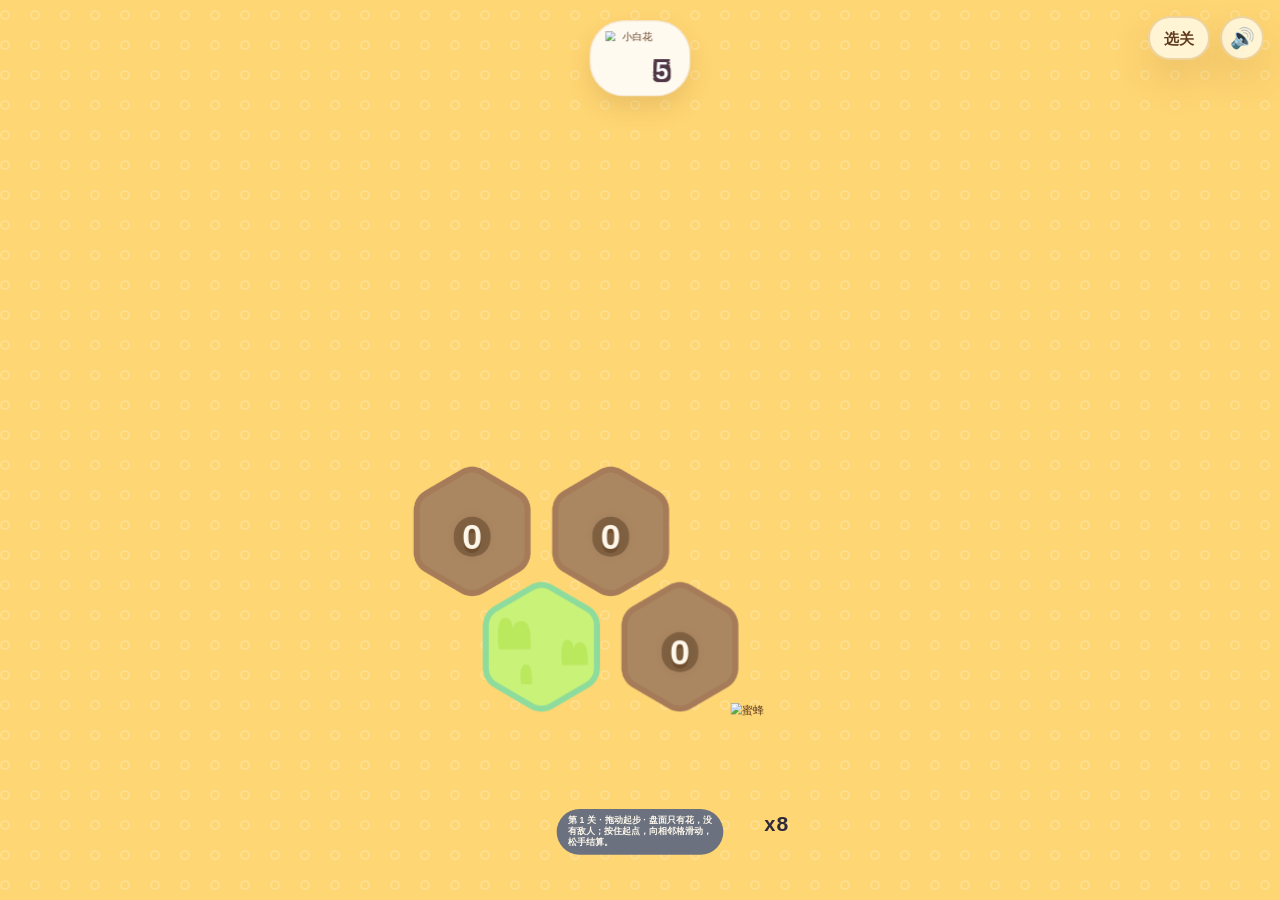
==== commit 487c2372: "拆关" ====
--- a/index.html
+++ b/index.html
@@ -4,7 +4,7 @@
     <meta charset="UTF-8" />
     <meta name="viewport" content="width=device-width, initial-scale=1.0" />
     <title>Honey Demo Skeleton</title>
-    <link rel="stylesheet" href="./style.css?v=goal-icon-20260615-3" />
+    <link rel="stylesheet" href="./style.css?v=goal-dynamic-20260616-2" />
   </head>
   <body>
     <main class="app-shell">
@@ -19,20 +19,18 @@
               <div class="goal-item" data-goal="flower">
                 <img class="goal-item__icon" src="assets/ui/icon_flower_01.png" alt="小白花" />
                 <strong class="goal-item__num" id="goal-flower">12</strong>
+                <span class="goal-item__burst" aria-hidden="true"></span>
               </div>
               <div class="goal-item" data-goal="apple">
                 <img class="goal-item__icon" src="assets/ui/icon_apple_01.png" alt="苹果花" />
                 <strong class="goal-item__num" id="goal-apple">2</strong>
+                <span class="goal-item__burst" aria-hidden="true"></span>
               </div>
               <div class="goal-item" data-goal="tulip">
                 <img class="goal-item__icon" src="assets/ui/icon_tulip_01.png" alt="郁金香" />
                 <strong class="goal-item__num" id="goal-tulip">4</strong>
+                <span class="goal-item__burst" aria-hidden="true"></span>
               </div>
-            </section>
-            <section id="round-honey-card" class="hud-card hud-card--secondary">
-              <span class="hud-label">本轮暂存</span>
-              <strong id="round-honey" class="hud-roll" aria-live="polite">0</strong>
-              <span class="hud-collect-burst" aria-hidden="true"></span>
             </section>
           </header>
 
@@ -82,6 +80,26 @@
       <span class="bgm-toggle__icon" data-state="off" aria-hidden="true">🔇</span>
     </button>
 
+    <button
+      id="level-select-toggle"
+      class="level-select-toggle"
+      type="button"
+      aria-label="选关"
+    >
+      选关
+    </button>
+
+    <div id="level-select-overlay" class="level-select-overlay" hidden>
+      <div class="level-select-panel" role="dialog" aria-labelledby="level-select-title">
+        <header class="level-select-panel__header">
+          <strong id="level-select-title" class="level-select-panel__title">选择关卡</strong>
+          <button id="level-select-close" class="level-select-panel__close" type="button" aria-label="关闭">×</button>
+        </header>
+        <div id="level-select-grid" class="level-select-grid"></div>
+        <p class="level-select-panel__hint">点击任意关卡可直接切换；当前关卡以高亮显示。</p>
+      </div>
+    </div>
+
     <div id="custom-cursor" class="custom-cursor" aria-hidden="true">
       <svg class="custom-cursor__ring" viewBox="0 0 100 100" aria-hidden="true">
         <circle class="custom-cursor__ring-track" cx="50" cy="50" r="46"></circle>
@@ -92,6 +110,6 @@
       </div>
     </div>
 
-    <script src="./app.js?v=apple-amount-20260615-1"></script>
+    <script src="./app.js?v=goal-dynamic-20260616-1"></script>
   </body>
 </html>
--- a/style.css
+++ b/style.css
@@ -198,10 +198,6 @@
   width: min(100%, 250px);
 }
 
-.hud-card--primary strong {
-  transition: transform 0.25s ease, filter 0.25s ease;
-}
-
 .hud-card--goals {
   flex-direction: row;
   align-items: center;
@@ -220,83 +216,67 @@
   display: flex;
   align-items: center;
   justify-content: center;
-  width: 112px;
+  width: 96px;
   height: 88px;
 }
 
+.goal-item[hidden] {
+  display: none !important;
+}
+
 .goal-item__icon {
-  width: 76px;
-  height: 76px;
+  width: 88px;
+  height: 88px;
   object-fit: contain;
   display: block;
 }
 
 .goal-item__num {
   position: absolute;
-  right: 4px;
-  bottom: 0;
-  font-size: 30px;
+  right: 2px;
+  bottom: 4px;
+  font-size: 38px;
   font-weight: 700;
-  color: var(--text-main, #5f3c1f);
+  color: #ffffff;
   line-height: 1;
   letter-spacing: 0.2px;
+  -webkit-text-stroke: 5px #513846;
+  paint-order: stroke fill;
   text-shadow:
-    0 1px 0 #fffaf0,
-    1px 0 0 #fffaf0,
-    -1px 0 0 #fffaf0,
-    0 -1px 0 #fffaf0;
+    -5px -5px 0 #513846,
+    5px -5px 0 #513846,
+    -5px 5px 0 #513846,
+    5px 5px 0 #513846,
+    0 -5px 0 #513846,
+    0 5px 0 #513846,
+    -5px 0 0 #513846,
+    5px 0 0 #513846;
   transition: transform 0.25s ease, color 0.25s ease;
 }
 
 .goal-item.is-done .goal-item__num {
-  color: #2f8a3e;
-}
-
-.hud-card--primary.hud-card--pulse strong {
-  animation: honey-pulse 0.48s ease;
-}
-
-.hud-card--secondary {
-  width: min(100%, 250px);
-  position: relative;
+  color: #c8f7b5;
+}
+
+.goal-item__icon {
   transform-origin: center;
-}
-
-.hud-card--secondary.hud-card--collect {
-  animation: hud-collect-bounce 0.34s cubic-bezier(0.22, 1, 0.36, 1);
-}
-
-.hud-roll {
-  position: relative;
-  display: inline-grid;
-  place-items: center;
-  min-width: 1.5em;
-  height: 1em;
-  overflow: hidden;
-}
-
-.hud-roll__track {
-  display: flex;
-  flex-direction: column;
-  align-items: center;
-}
-
-.hud-roll__digit {
-  display: block;
-  height: 1em;
-  line-height: 1;
-}
-
-.hud-roll--animating .hud-roll__track {
-  animation: hud-roll-up 0.18s cubic-bezier(0.2, 0.9, 0.3, 1);
-}
-
-.hud-collect-burst {
+  transition: transform 0.25s ease;
+}
+
+.goal-item[data-goal="flower"] .goal-item__icon {
+  transform: translateX(-12px);
+}
+
+.goal-item.is-collecting .goal-item__icon {
+  animation: goal-collect-bounce 0.34s cubic-bezier(0.22, 1, 0.36, 1);
+}
+
+.goal-item__burst {
   position: absolute;
   left: 50%;
   top: 50%;
-  width: 26px;
-  height: 26px;
+  width: 60px;
+  height: 60px;
   border-radius: 999px;
   pointer-events: none;
   opacity: 0;
@@ -306,18 +286,13 @@
     radial-gradient(circle, rgba(255, 255, 255, 0.72) 0 32%, rgba(255, 255, 255, 0) 68%);
 }
 
-.hud-card--secondary.hud-card--collect .hud-collect-burst {
-  animation: hud-collect-burst 0.34s ease-out;
+.goal-item.is-collecting .goal-item__burst {
+  animation: goal-collect-burst 0.34s ease-out;
 }
 
 .hud-label {
   font-size: 13px;
   color: var(--text-sub);
-}
-
-.hud-card strong {
-  font-size: 28px;
-  line-height: 1;
 }
 
 .board-panel {
@@ -869,6 +844,9 @@
   transform: rotate(-90deg);
   transform-origin: center center;
   overflow: visible;
+  /* 体力环临时隐藏（配合 app.js beeStaminaConfig.enabled = false）；
+     需要恢复时把 display 那行去掉即可 */
+  display: none;
 }
 
 .custom-cursor__ring-track,
@@ -1277,7 +1255,7 @@
 }
 
 .tile--score-bounce .tile__inner {
-  animation: tile-score-bounce 400ms ease-out;
+  animation: tile-score-bounce 204ms ease-out;
   animation-delay: var(--bounce-delay, 0ms);
   animation-fill-mode: backwards;
 }
@@ -1373,56 +1351,33 @@
   }
 }
 
-@keyframes honey-pulse {
+@keyframes goal-collect-bounce {
   0% {
     transform: scale(1);
-    filter: brightness(1);
-  }
-  40% {
-    transform: scale(1.16);
-    filter: brightness(1.18);
+  }
+  35% {
+    transform: scale(1.5);
+  }
+  65% {
+    transform: scale(0.95);
   }
   100% {
     transform: scale(1);
-    filter: brightness(1);
-  }
-}
-
-@keyframes hud-roll-up {
+  }
+}
+
+@keyframes goal-collect-burst {
   0% {
-    transform: translateY(0);
-  }
-  100% {
-    transform: translateY(-50%);
-  }
-}
-
-@keyframes hud-collect-bounce {
-  0% {
-    transform: scale(1);
-  }
-  28% {
-    transform: scale(1.5);
-  }
-  62% {
-    transform: scale(0.97);
-  }
-  100% {
-    transform: scale(1);
-  }
-}
-
-@keyframes hud-collect-burst {
-  0% {
+    opacity: 0;
+    transform: translate(-50%, -50%) scale(0.3);
+  }
+  30% {
     opacity: 0.9;
-    transform: translate(-50%, -50%) scale(0.25);
-  }
-  70% {
-    opacity: 0.72;
+    transform: translate(-50%, -50%) scale(0.9);
   }
   100% {
     opacity: 0;
-    transform: translate(-50%, -50%) scale(1.9);
+    transform: translate(-50%, -50%) scale(1.6);
   }
 }
 
@@ -1490,30 +1445,24 @@
   }
 
   .goal-item {
-    width: 88px;
+    width: 72px;
     height: 72px;
   }
 
   .goal-item__icon {
-    width: 60px;
-    height: 60px;
+    width: 72px;
+    height: 72px;
   }
 
   .goal-item__num {
-    font-size: 24px;
+    font-size: 32px;
     right: 2px;
-  }
-
-  .hud-card--secondary {
-    width: min(100%, 140px);
+    bottom: 3px;
+    -webkit-text-stroke-width: 4px;
   }
 
   .hud-label {
     font-size: 10px;
-  }
-
-  .hud-card strong {
-    font-size: 20px;
   }
 
   .board-viewport {
@@ -1530,3 +1479,159 @@
     font-size: 23.1px;
   }
 }
+
+/* ====== 选关界面（A-PLN-LEVEL-DESIGN-FINAL） ====== */
+.level-select-toggle {
+  position: fixed;
+  top: 16px;
+  right: 70px;
+  height: 44px;
+  padding: 0 14px;
+  border: 2px solid rgba(191, 126, 36, 0.28);
+  border-radius: 999px;
+  background: rgba(255, 247, 220, 0.92);
+  color: #5f3c1f;
+  font-size: 15px;
+  font-weight: 700;
+  line-height: 1;
+  cursor: pointer;
+  box-shadow: var(--shadow-soft);
+  z-index: 1000;
+  -webkit-tap-highlight-color: transparent;
+}
+
+.level-select-toggle:hover {
+  background: rgba(255, 247, 220, 1);
+}
+
+.level-select-overlay {
+  position: fixed;
+  inset: 0;
+  display: grid;
+  place-items: center;
+  background: rgba(40, 24, 8, 0.55);
+  backdrop-filter: blur(2px);
+  z-index: 2000;
+  -webkit-tap-highlight-color: transparent;
+}
+
+.level-select-overlay[hidden] {
+  display: none;
+}
+
+.level-select-panel {
+  width: min(86vw, 520px);
+  max-height: 84vh;
+  display: flex;
+  flex-direction: column;
+  background: linear-gradient(180deg, #fff8df 0%, #fde6b3 100%);
+  border: 3px solid rgba(191, 126, 36, 0.6);
+  border-radius: 18px;
+  box-shadow: 0 14px 40px rgba(60, 30, 0, 0.35);
+  padding: 18px 18px 14px;
+  color: #5f3c1f;
+}
+
+.level-select-panel__header {
+  display: flex;
+  align-items: center;
+  justify-content: space-between;
+  margin-bottom: 12px;
+}
+
+.level-select-panel__title {
+  font-size: 20px;
+  letter-spacing: 1px;
+}
+
+.level-select-panel__close {
+  width: 34px;
+  height: 34px;
+  border: 2px solid rgba(191, 126, 36, 0.4);
+  border-radius: 999px;
+  background: rgba(255, 247, 220, 0.9);
+  color: #5f3c1f;
+  font-size: 20px;
+  line-height: 1;
+  cursor: pointer;
+  -webkit-tap-highlight-color: transparent;
+}
+
+.level-select-grid {
+  display: grid;
+  grid-template-columns: repeat(3, 1fr);
+  gap: 10px;
+  overflow-y: auto;
+  padding: 4px 2px;
+}
+
+.level-select-card {
+  display: flex;
+  flex-direction: column;
+  align-items: stretch;
+  justify-content: center;
+  min-height: 78px;
+  padding: 10px 8px;
+  border: 2px solid rgba(191, 126, 36, 0.4);
+  border-radius: 12px;
+  background: rgba(255, 247, 220, 0.92);
+  color: #5f3c1f;
+  cursor: pointer;
+  text-align: center;
+  transition: transform 0.12s ease, box-shadow 0.12s ease, background 0.12s ease;
+  -webkit-tap-highlight-color: transparent;
+}
+
+.level-select-card:hover {
+  transform: translateY(-2px);
+  box-shadow: 0 6px 14px rgba(60, 30, 0, 0.18);
+  background: rgba(255, 247, 220, 1);
+}
+
+.level-select-card__id {
+  font-size: 16px;
+  font-weight: 800;
+  letter-spacing: 1px;
+}
+
+.level-select-card__hook {
+  margin-top: 4px;
+  font-size: 12px;
+  opacity: 0.8;
+  line-height: 1.3;
+}
+
+.level-select-card--rest {
+  background: linear-gradient(180deg, #e6f7d8 0%, #cfe9b0 100%);
+  border-color: rgba(80, 130, 40, 0.45);
+  color: #2f5a1f;
+}
+
+.level-select-card--rest:hover {
+  background: linear-gradient(180deg, #f0fce4 0%, #d9f0bb 100%);
+}
+
+.level-select-card--current {
+  outline: 3px solid #ff9933;
+  outline-offset: -1px;
+  background: linear-gradient(180deg, #ffe5b8 0%, #ffc874 100%);
+  box-shadow: 0 4px 12px rgba(255, 153, 51, 0.45);
+}
+
+.level-select-panel__hint {
+  margin: 10px 2px 0;
+  font-size: 11px;
+  opacity: 0.7;
+  text-align: center;
+}
+
+@media (max-width: 480px) {
+  .level-select-grid {
+    grid-template-columns: repeat(2, 1fr);
+  }
+  .level-select-toggle {
+    right: 70px;
+    font-size: 14px;
+    padding: 0 12px;
+  }
+}
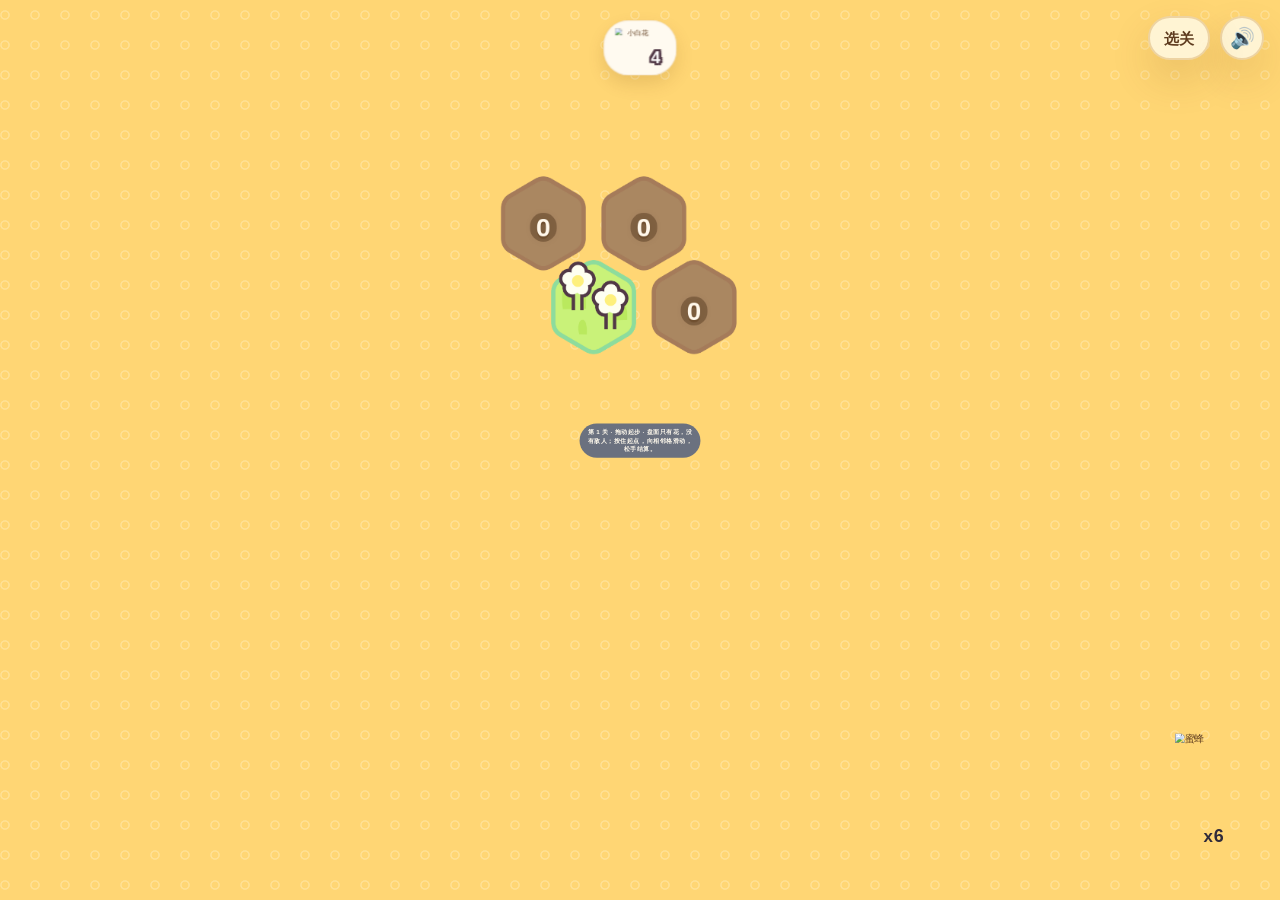
==== commit 4d8b10fd: "1" ====
--- a/index.html
+++ b/index.html
@@ -2,9 +2,12 @@
 <html lang="zh-CN">
   <head>
     <meta charset="UTF-8" />
-    <meta name="viewport" content="width=device-width, initial-scale=1.0" />
+    <meta name="viewport" content="width=device-width, initial-scale=1.0, maximum-scale=1.0, user-scalable=no, viewport-fit=cover" />
+    <meta http-equiv="Cache-Control" content="no-store, no-cache, must-revalidate, max-age=0" />
+    <meta http-equiv="Pragma" content="no-cache" />
+    <meta http-equiv="Expires" content="0" />
     <title>Honey Demo Skeleton</title>
-    <link rel="stylesheet" href="./style.css?v=goal-dynamic-20260616-2" />
+    <link rel="stylesheet" href="./style.css?v=20260616-1615" />
   </head>
   <body>
     <main class="app-shell">
@@ -14,11 +17,21 @@
             <section
               class="hud-card hud-card--primary hud-card--goals"
               id="goal-card"
-              aria-label="目标剩余：小白花 12、苹果花 2、郁金香 4"
+              aria-label="目标剩余：小白花 12、苹果花 2、苹果 0、郁金香 4"
             >
               <div class="goal-item" data-goal="flower">
                 <img class="goal-item__icon" src="assets/ui/icon_flower_01.png" alt="小白花" />
                 <strong class="goal-item__num" id="goal-flower">12</strong>
+                <span class="goal-item__burst" aria-hidden="true"></span>
+              </div>
+              <div class="goal-item" data-goal="flower-yellow">
+                <img class="goal-item__icon" src="assets/ui/icon_flower_02.png" alt="小黄花" />
+                <strong class="goal-item__num" id="goal-flower-yellow">0</strong>
+                <span class="goal-item__burst" aria-hidden="true"></span>
+              </div>
+              <div class="goal-item" data-goal="flower-red">
+                <img class="goal-item__icon" src="assets/ui/icon_flower_03.png" alt="小红花" />
+                <strong class="goal-item__num" id="goal-flower-red">0</strong>
                 <span class="goal-item__burst" aria-hidden="true"></span>
               </div>
               <div class="goal-item" data-goal="apple">
@@ -26,9 +39,19 @@
                 <strong class="goal-item__num" id="goal-apple">2</strong>
                 <span class="goal-item__burst" aria-hidden="true"></span>
               </div>
+              <div class="goal-item" data-goal="apple-fruit">
+                <img class="goal-item__icon" src="assets/ui/icon_apple_02.png" alt="苹果" />
+                <strong class="goal-item__num" id="goal-apple-fruit">0</strong>
+                <span class="goal-item__burst" aria-hidden="true"></span>
+              </div>
               <div class="goal-item" data-goal="tulip">
                 <img class="goal-item__icon" src="assets/ui/icon_tulip_01.png" alt="郁金香" />
                 <strong class="goal-item__num" id="goal-tulip">4</strong>
+                <span class="goal-item__burst" aria-hidden="true"></span>
+              </div>
+              <div class="goal-item" data-goal="tulip-white">
+                <img class="goal-item__icon" src="assets/ui/icon_tulip_03.png" alt="白色郁金香" />
+                <strong class="goal-item__num" id="goal-tulip-white">0</strong>
                 <span class="goal-item__burst" aria-hidden="true"></span>
               </div>
             </section>
@@ -51,14 +74,6 @@
             </div>
           </section>
 
-          <aside class="bee-counter">
-            <div class="bee-counter__frame">
-              <img id="bee-counter-icon" class="bee-counter__icon" src="assets/ui/cursor/cursor-default.png" alt="蜜蜂" />
-            </div>
-            <div class="bee-counter__number">
-              <strong id="bees-left">10</strong>
-            </div>
-          </aside>
         </div>
         <div id="fx-overlay" class="fx-overlay" aria-hidden="true"></div>
         <div id="combo-overlay" class="combo-overlay" aria-hidden="true">
@@ -68,6 +83,15 @@
         </div>
       </div>
     </main>
+
+    <aside class="bee-counter">
+      <div class="bee-counter__frame">
+        <img id="bee-counter-icon" class="bee-counter__icon" src="assets/ui/cursor/cursor-default.png" alt="蜜蜂" />
+      </div>
+      <div class="bee-counter__number">
+        <strong id="bees-left">10</strong>
+      </div>
+    </aside>
 
     <button
       id="bgm-toggle"
@@ -110,6 +134,6 @@
       </div>
     </div>
 
-    <script src="./app.js?v=goal-dynamic-20260616-1"></script>
+    <script src="./app.js?v=20260616-1615"></script>
   </body>
 </html>
--- a/style.css
+++ b/style.css
@@ -59,6 +59,10 @@
   height: 100vh;
   min-height: 100vh;
   padding: 20px 16px 28px;
+  padding-left: max(16px, env(safe-area-inset-left, 0px));
+  padding-right: max(16px, env(safe-area-inset-right, 0px));
+  padding-top: max(20px, env(safe-area-inset-top, 0px));
+  padding-bottom: max(28px, env(safe-area-inset-bottom, 0px));
   position: relative;
   z-index: 1;
   overflow: hidden;
@@ -607,6 +611,40 @@
   inset: calc(10% + 44px) auto auto 50%;
 }
 
+/* A-PLN-BEE-VISUAL-02：蜜蜂地块改为整图替换。bee_0X.png 自带蜂巢底，
+   不再使用绿底 + overlay；走默认 .tile__image--base 的 100% 填充规则。 */
+
+/* A-PLN-CATERPILLAR-01：青虫地块前景。双层结构 = tile-empty 底 + insects_01 前景 */
+.tile__image--caterpillar {
+  z-index: 2;
+  width: 68%;
+  height: auto;
+  inset: calc(10% - 4px) auto auto 50%;
+  transform: translateX(-50%);
+  object-fit: contain;
+  transform-origin: top center;
+}
+
+/* 青虫落地压扁动效（A-PLN-CATERPILLAR-01 Q5=B）*/
+.tile--caterpillar-squash .tile__inner {
+  animation: tile-caterpillar-squash 220ms cubic-bezier(0.22, 1, 0.36, 1) both;
+}
+
+@keyframes tile-caterpillar-squash {
+  0% {
+    transform: scale(1, 1);
+  }
+  35% {
+    transform: scale(1.08, 0.78);
+  }
+  70% {
+    transform: scale(0.96, 1.04);
+  }
+  100% {
+    transform: scale(1, 1);
+  }
+}
+
 .tile__image--enemy {
   z-index: 2;
   width: 62%;
@@ -765,7 +803,7 @@
 .toast {
   position: fixed;
   left: 50%;
-  bottom: 28px;
+  bottom: calc(28px + env(safe-area-inset-bottom, 0px));
   transform: translateX(-50%) translateY(18px);
   padding: 10px 18px;
   border-radius: 999px;
@@ -774,16 +812,30 @@
   font-size: 14px;
   font-weight: 800;
   letter-spacing: 0.04em;
+  max-width: min(78vw, 520px);
+  text-align: center;
+  line-height: 1.35;
+  white-space: normal;
   opacity: 0;
   pointer-events: none;
   transition: opacity 0.2s ease, transform 0.2s ease;
   z-index: 20;
 }
 
+@media (max-width: 560px) {
+  .toast {
+    /* 在手机上把 toast 抬到蜜蜂礼盒上方，避免互相遮挡 */
+    bottom: calc(180px + env(safe-area-inset-bottom, 0px));
+    max-width: calc(100vw - 32px);
+    font-size: 13px;
+    padding: 8px 14px;
+  }
+}
+
 .bgm-toggle {
   position: fixed;
-  top: 16px;
-  right: 16px;
+  top: max(16px, env(safe-area-inset-top, 0px));
+  right: max(16px, env(safe-area-inset-right, 0px));
   width: 44px;
   height: 44px;
   display: grid;
@@ -1147,17 +1199,20 @@
 }
 
 .bee-counter {
-  position: absolute;
-  right: -32px;
-  bottom: 0;
+  /* 已移出 .game-stage（避免被 stage 的 transform 影响位置），
+     直接锚到 viewport 右下；脱离了 stage 的 scale，因此自带一个 scale 维持视觉比例 */
+  position: fixed;
+  right: 24px;
+  bottom: 24px;
   width: 140px;
   display: flex;
   flex-direction: column;
   align-items: center;
   gap: 0;
-  z-index: 10;
+  z-index: 30;
   pointer-events: none;
-  transform: scale(1.15);
+  /* 桌面端缩小到原 1.15 的约一半，与棋盘上 hex 的视觉量级一致 */
+  transform: scale(0.6);
   transform-origin: bottom right;
 }
 
@@ -1409,7 +1464,7 @@
 
   .game-stage {
     width: 540px;
-    padding-bottom: calc(110px + env(safe-area-inset-bottom, 0px));
+    padding-bottom: calc(70px + env(safe-area-inset-bottom, 0px));
   }
 
   .game-stage-viewport {
@@ -1470,9 +1525,34 @@
   }
 
   .bee-counter {
-    right: 10px;
-    bottom: env(safe-area-inset-bottom, 0px);
-    width: 120px;
+    /* 手机端改为 fixed，锚到屏幕右下；避免因 game-stage 高度随关卡变化把它带飞到屏幕中间 */
+    position: fixed;
+    right: max(8px, env(safe-area-inset-right, 0px));
+    bottom: max(8px, env(safe-area-inset-bottom, 0px));
+    left: auto;
+    top: auto;
+    width: 100px;
+    /* 手机端缩放：在原 0.5 基础上放大 20% → 0.6 */
+    transform: scale(0.6);
+    transform-origin: bottom right;
+    z-index: 30;
+  }
+
+  .bee-counter__icon {
+    width: 118%;
+    transform: translate(0, -32px);
+  }
+
+  @keyframes bee-counter-jump {
+    0% { transform: translate(0, -32px) scaleY(1) scaleX(1); }
+    15% { transform: translate(0, -28px) scaleY(0.82) scaleX(1.12); }
+    45% { transform: translate(0, -60px) scaleY(1.08) scaleX(0.94); }
+    75% { transform: translate(0, -32px) scaleY(0.9) scaleX(1.08); }
+    100% { transform: translate(0, -32px) scaleY(1) scaleX(1); }
+  }
+
+  .bee-counter__number {
+    transform: translateY(-32px) scale(1.05);
   }
 
   .bee-counter__number strong {
@@ -1483,8 +1563,8 @@
 /* ====== 选关界面（A-PLN-LEVEL-DESIGN-FINAL） ====== */
 .level-select-toggle {
   position: fixed;
-  top: 16px;
-  right: 70px;
+  top: max(16px, env(safe-area-inset-top, 0px));
+  right: calc(max(16px, env(safe-area-inset-right, 0px)) + 54px);
   height: 44px;
   padding: 0 14px;
   border: 2px solid rgba(191, 126, 36, 0.28);
@@ -1630,7 +1710,7 @@
     grid-template-columns: repeat(2, 1fr);
   }
   .level-select-toggle {
-    right: 70px;
+    right: calc(max(16px, env(safe-area-inset-right, 0px)) + 54px);
     font-size: 14px;
     padding: 0 12px;
   }
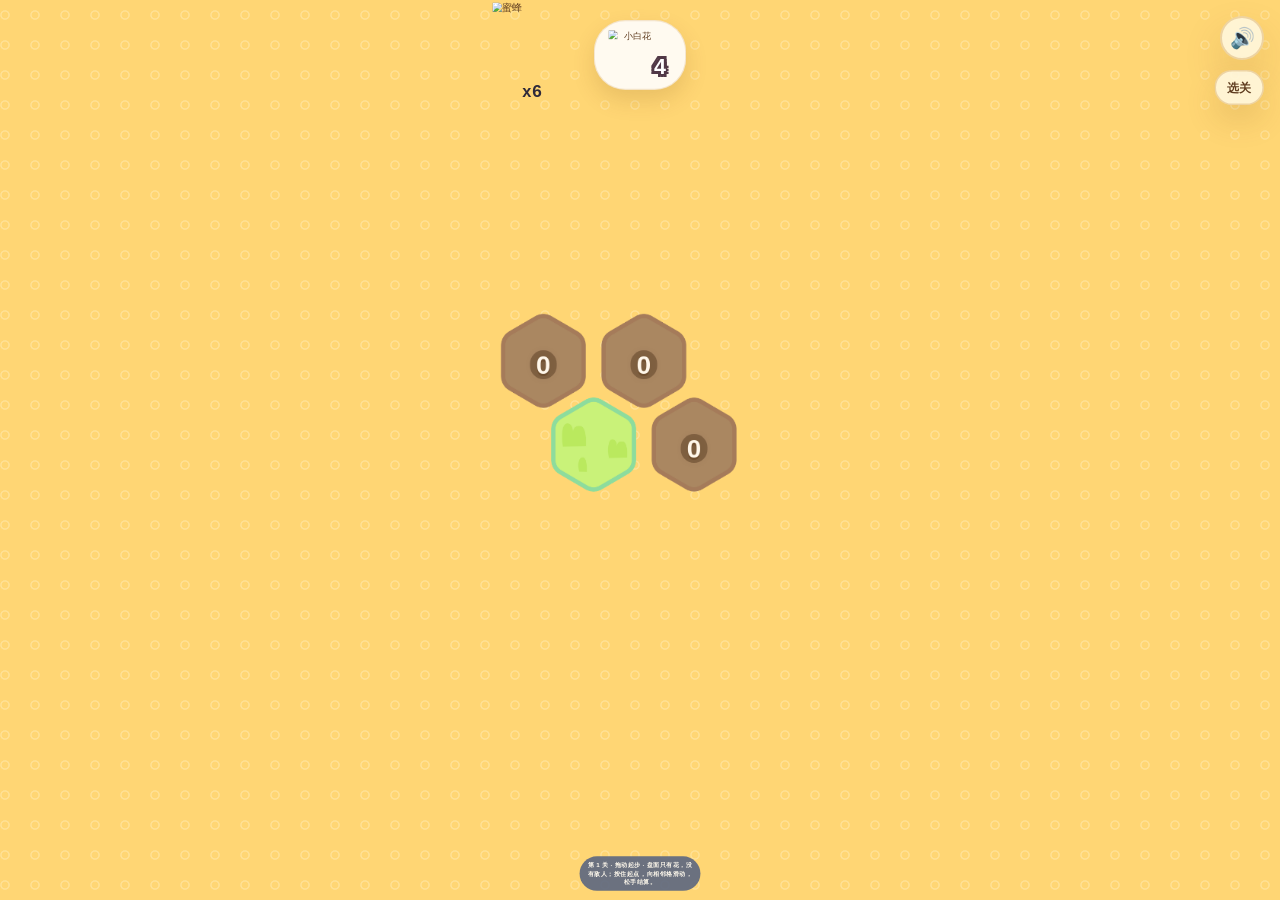
==== commit e93c26c1: "1" ====
--- a/index.html
+++ b/index.html
@@ -7,7 +7,7 @@
     <meta http-equiv="Pragma" content="no-cache" />
     <meta http-equiv="Expires" content="0" />
     <title>Honey Demo Skeleton</title>
-    <link rel="stylesheet" href="./style.css?v=20260616-1615" />
+    <link rel="stylesheet" href="./style.css?v=20260616-perf1" />
   </head>
   <body>
     <main class="app-shell">
@@ -134,6 +134,6 @@
       </div>
     </div>
 
-    <script src="./app.js?v=20260616-1615"></script>
+    <script src="./app.js?v=20260616-fertilizer4"></script>
   </body>
 </html>
--- a/style.css
+++ b/style.css
@@ -50,7 +50,6 @@
     radial-gradient(circle, #ffd674 14%, transparent 24%),
     radial-gradient(circle, transparent 14%, #ffd674 24%);
   background-size: 30px 30px;
-  animation: move-background 16s linear infinite;
   z-index: 0;
 }
 
@@ -105,7 +104,6 @@
   transition:
     left 320ms cubic-bezier(0.22, 1, 0.36, 1),
     top 320ms cubic-bezier(0.22, 1, 0.36, 1);
-  will-change: left, top;
 }
 
 .combo-popup[hidden] {
@@ -185,7 +183,6 @@
   background: var(--panel);
   border: 2px solid var(--panel-border);
   border-radius: 22px;
-  backdrop-filter: blur(8px);
   box-shadow: var(--shadow-soft);
 }
 
@@ -204,15 +201,28 @@
 
 .hud-card--goals {
   flex-direction: row;
+  flex-wrap: wrap;
   align-items: center;
   justify-content: center;
   gap: 12px;
   padding: 16px 32px;
   width: auto;
   min-width: 0;
+  /* 每行最多 4 个 goal-item：4 * 96 + 3 * 12 + 32 * 2 + 4(border) = 488，留余量 */
+  max-width: 500px;
   background: #fffaf0;
   border-color: rgba(191, 126, 36, 0.18);
   border-radius: 56px;
+  /* 目标 HUD 整体放大 26%（原 1.4 再缩 10% = 1.26），保持视觉为一组 pill；
+     margin-bottom 补偿 scale 不影响布局造成的下方重叠 */
+  transform: scale(1.26);
+  transform-origin: top center;
+  margin-bottom: 32px;
+}
+
+/* 当目标超过 4 个会换到第二行，下方留更多空间避免与盘面重叠 */
+.hud-card--goals:has(.goal-item:nth-of-type(5):not([hidden])) {
+  margin-bottom: 64px;
 }
 
 .goal-item {
@@ -623,6 +633,37 @@
   transform: translateX(-50%);
   object-fit: contain;
   transform-origin: top center;
+}
+
+/* A-PLN-FERTILIZER-01：粪便前景（鸡吃虫后留下），与 caterpillar overlay 共用尺寸规则 */
+.tile__image--fertilizer {
+  z-index: 2;
+  width: 64%;
+  height: auto;
+  inset: calc(10% + 20px) auto auto 50%;
+  transform: translateX(-50%);
+  object-fit: contain;
+  transform-origin: top center;
+}
+
+/* 粪便落地动效（A-PLN-FERTILIZER-01）：先小后大略弹 */
+.tile--fertilizer-drop .tile__image--fertilizer {
+  animation: tile-fertilizer-drop 260ms cubic-bezier(0.22, 1, 0.36, 1) both;
+}
+
+@keyframes tile-fertilizer-drop {
+  0% {
+    transform: translateX(-50%) scale(0.2);
+    opacity: 0;
+  }
+  60% {
+    transform: translateX(-50%) scale(1.12);
+    opacity: 1;
+  }
+  100% {
+    transform: translateX(-50%) scale(1);
+    opacity: 1;
+  }
 }
 
 /* 青虫落地压扁动效（A-PLN-CATERPILLAR-01 Q5=B）*/
@@ -1200,10 +1241,12 @@
 
 .bee-counter {
   /* 已移出 .game-stage（避免被 stage 的 transform 影响位置），
-     直接锚到 viewport 右下；脱离了 stage 的 scale，因此自带一个 scale 维持视觉比例 */
+     直接锚到 viewport 左上，作为目标 HUD 左侧的"剩余蜜蜂"图标。
+     top 取 safe-area，让蜜蜂 UI 紧贴屏幕上沿，与屏幕顶部之间没有多余空白；
+     蜜蜂 UI 在屏幕左侧，不会被 iPhone Dynamic Island 遮挡。 */
   position: fixed;
-  right: 24px;
-  bottom: 24px;
+  left: max(16px, env(safe-area-inset-left, 0px));
+  top: env(safe-area-inset-top, 0px);
   width: 140px;
   display: flex;
   flex-direction: column;
@@ -1213,7 +1256,7 @@
   pointer-events: none;
   /* 桌面端缩小到原 1.15 的约一半，与棋盘上 hex 的视觉量级一致 */
   transform: scale(0.6);
-  transform-origin: bottom right;
+  transform-origin: top left;
 }
 
 .bee-counter__frame {
@@ -1227,10 +1270,11 @@
 }
 
 .bee-counter__icon {
-  width: 124.9%;
+  /* 蜜蜂图标改为框内居中，不再向上溢出 */
+  width: 111.8%;
   height: auto;
-  margin-top: -8%;
-  transform: translate(5px, -40px);
+  margin-top: 0;
+  transform: translate(4px, 4px);
   transform-origin: 50% 100%;
   image-rendering: -webkit-optimize-contrast;
   pointer-events: none;
@@ -1239,10 +1283,11 @@
 
 .bee-counter__number {
   position: relative;
-  width: 78%;
+  width: 82%;
   aspect-ratio: 1 / 0.42;
-  margin-top: -34%;
-  transform: translateY(-44px) scale(1.09);
+  /* x10 牌挪到框底部前方，正好叠在框下沿，居中显示 */
+  margin-top: -14%;
+  transform: translateY(-40px) scale(1.05);
   background: url("assets/ui/beeframe_number_01.png") no-repeat center/100% 100%;
   display: flex;
   align-items: center;
@@ -1269,19 +1314,19 @@
 
 @keyframes bee-counter-jump {
   0% {
-    transform: translate(5px, -40px) scaleY(1) scaleX(1);
+    transform: translate(4px, 4px) scaleY(1) scaleX(1);
   }
   15% {
-    transform: translate(5px, -36px) scaleY(0.82) scaleX(1.12);
+    transform: translate(4px, 8px) scaleY(0.82) scaleX(1.12);
   }
   45% {
-    transform: translate(5px, -72px) scaleY(1.08) scaleX(0.94);
+    transform: translate(4px, -24px) scaleY(1.08) scaleX(0.94);
   }
   75% {
-    transform: translate(5px, -40px) scaleY(0.9) scaleX(1.08);
-  }
-  100% {
-    transform: translate(5px, -40px) scaleY(1) scaleX(1);
+    transform: translate(4px, 4px) scaleY(0.9) scaleX(1.08);
+  }
+  100% {
+    transform: translate(4px, 4px) scaleY(1) scaleX(1);
   }
 }
 
@@ -1439,27 +1484,29 @@
 @keyframes start-candidate-breathe {
   0%,
   100% {
-    filter: brightness(1);
+    opacity: 1;
   }
   50% {
-    filter: brightness(1.05);
-  }
-}
-
-@keyframes move-background {
-  0% {
-    transform: translate(0, 0);
-  }
-
-  100% {
-    transform: translate(20%, 20%);
+    opacity: 0.82;
+  }
+}
+
+@media (prefers-reduced-motion: reduce) {
+  .tile--start-candidate:not(.tile--start) {
+    animation: none;
   }
 }
 
 @media (max-width: 560px) {
   .app-shell {
     height: 100svh;
-    padding: 8px 10px 0;
+    /* 移动端必须保留 safe-area-inset-top；额外 +44px 给 iPhone Dynamic Island /
+       Android 居中挖孔屏腾出位置（iOS safe-area 只覆盖状态栏高度，
+       Dynamic Island 的下沿通常会突破 safe-area 再往下延伸 ~40px） */
+    padding-top: calc(max(8px, env(safe-area-inset-top, 0px)) + 44px);
+    padding-bottom: 0;
+    padding-left: max(10px, env(safe-area-inset-left, 0px));
+    padding-right: max(10px, env(safe-area-inset-right, 0px));
   }
 
   .game-stage {
@@ -1497,6 +1544,14 @@
     gap: 8px;
     padding: 12px 24px;
     border-radius: 44px;
+    margin-bottom: 25px;
+    /* 手机端每行最多 4 个：4 * 72 + 3 * 8 + 24 * 2 + 4(border) = 364，留余量 */
+    max-width: 376px;
+    flex-wrap: wrap;
+  }
+
+  .hud-card--goals:has(.goal-item:nth-of-type(5):not([hidden])) {
+    margin-bottom: 50px;
   }
 
   .goal-item {
@@ -1525,34 +1580,34 @@
   }
 
   .bee-counter {
-    /* 手机端改为 fixed，锚到屏幕右下；避免因 game-stage 高度随关卡变化把它带飞到屏幕中间 */
+    /* 手机端：锚到屏幕左上，作为目标 HUD 左侧的"剩余蜜蜂"图标 */
     position: fixed;
-    right: max(8px, env(safe-area-inset-right, 0px));
-    bottom: max(8px, env(safe-area-inset-bottom, 0px));
-    left: auto;
-    top: auto;
+    left: max(6px, env(safe-area-inset-left, 0px));
+    top: env(safe-area-inset-top, 0px);
+    right: auto;
+    bottom: auto;
     width: 100px;
     /* 手机端缩放：在原 0.5 基础上放大 20% → 0.6 */
     transform: scale(0.6);
-    transform-origin: bottom right;
+    transform-origin: top left;
     z-index: 30;
   }
 
   .bee-counter__icon {
-    width: 118%;
-    transform: translate(0, -32px);
+    width: 111.8%;
+    transform: translate(4px, 2px);
   }
 
   @keyframes bee-counter-jump {
-    0% { transform: translate(0, -32px) scaleY(1) scaleX(1); }
-    15% { transform: translate(0, -28px) scaleY(0.82) scaleX(1.12); }
-    45% { transform: translate(0, -60px) scaleY(1.08) scaleX(0.94); }
-    75% { transform: translate(0, -32px) scaleY(0.9) scaleX(1.08); }
-    100% { transform: translate(0, -32px) scaleY(1) scaleX(1); }
+    0% { transform: translate(4px, 2px) scaleY(1) scaleX(1); }
+    15% { transform: translate(4px, 6px) scaleY(0.82) scaleX(1.12); }
+    45% { transform: translate(4px, -22px) scaleY(1.08) scaleX(0.94); }
+    75% { transform: translate(4px, 2px) scaleY(0.9) scaleX(1.08); }
+    100% { transform: translate(4px, 2px) scaleY(1) scaleX(1); }
   }
 
   .bee-counter__number {
-    transform: translateY(-32px) scale(1.05);
+    transform: translateY(-42px) scale(1.02);
   }
 
   .bee-counter__number strong {
@@ -1563,9 +1618,13 @@
 /* ====== 选关界面（A-PLN-LEVEL-DESIGN-FINAL） ====== */
 .level-select-toggle {
   position: fixed;
-  top: max(16px, env(safe-area-inset-top, 0px));
-  right: calc(max(16px, env(safe-area-inset-right, 0px)) + 54px);
+  /* 选关按钮：放在音乐（bgm-toggle）正下方，与音乐按钮右对齐 */
+  top: calc(max(16px, env(safe-area-inset-top, 0px)) + 44px + 10px);
+  right: max(16px, env(safe-area-inset-right, 0px));
   height: 44px;
+  /* 选关按钮整体缩小 20%，保持视觉为一组 */
+  transform: scale(0.8);
+  transform-origin: top right;
   padding: 0 14px;
   border: 2px solid rgba(191, 126, 36, 0.28);
   border-radius: 999px;
@@ -1710,7 +1769,8 @@
     grid-template-columns: repeat(2, 1fr);
   }
   .level-select-toggle {
-    right: calc(max(16px, env(safe-area-inset-right, 0px)) + 54px);
+    top: calc(max(16px, env(safe-area-inset-top, 0px)) + 44px + 10px);
+    right: max(16px, env(safe-area-inset-right, 0px));
     font-size: 14px;
     padding: 0 12px;
   }
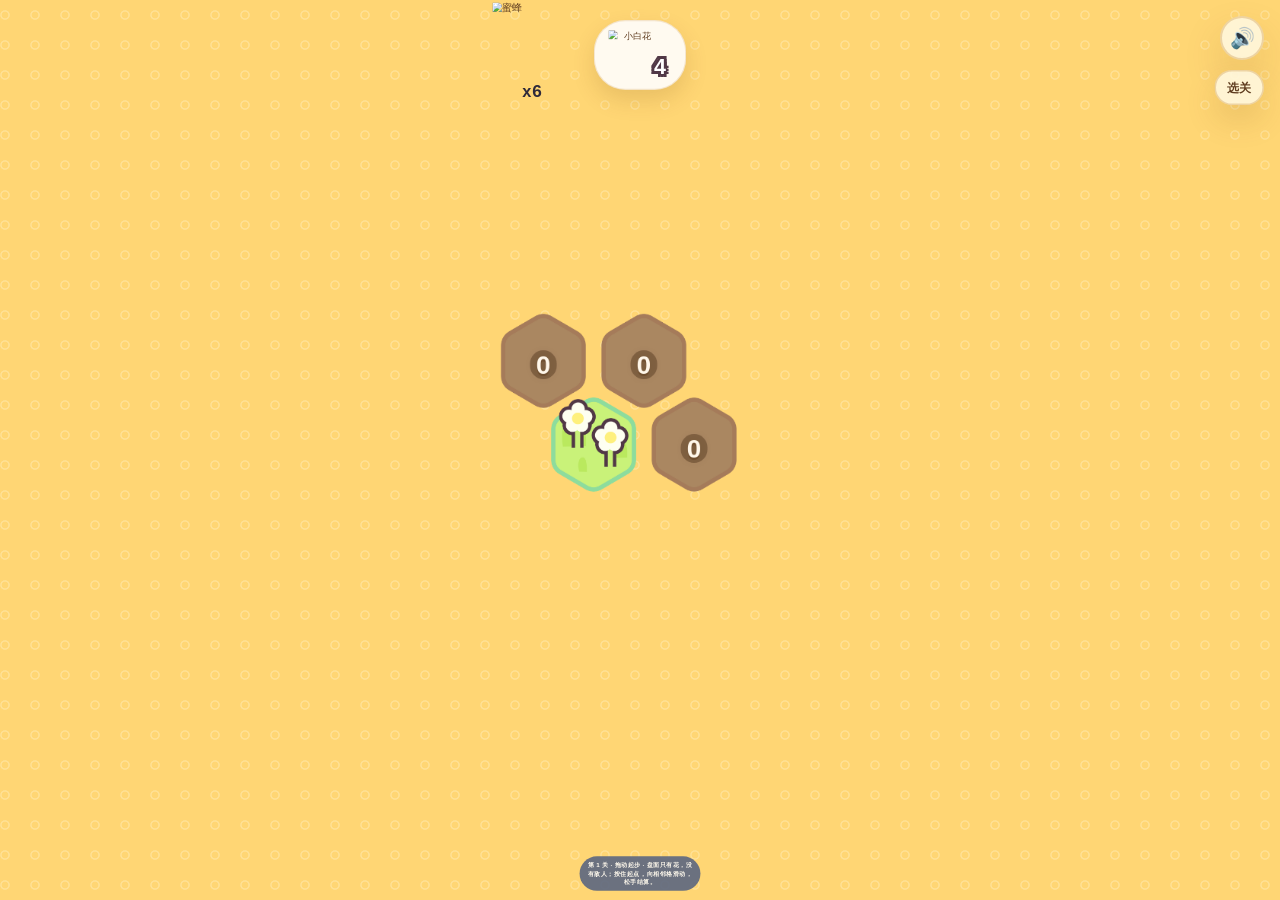
==== commit 0b33dae0: "修改了蜜蜂时长+图层" ====
--- a/index.html
+++ b/index.html
@@ -75,7 +75,6 @@
           </section>
 
         </div>
-        <div id="fx-overlay" class="fx-overlay" aria-hidden="true"></div>
         <div id="combo-overlay" class="combo-overlay" aria-hidden="true">
           <div id="combo-popup" class="combo-popup" hidden>
             <span class="combo-popup__label">Combo x</span><span id="combo-popup-count" class="combo-popup__count">1</span>
@@ -83,6 +82,8 @@
         </div>
       </div>
     </main>
+
+    <div id="fx-overlay" class="fx-overlay" aria-hidden="true"></div>
 
     <aside class="bee-counter">
       <div class="bee-counter__frame">
--- a/style.css
+++ b/style.css
@@ -75,10 +75,12 @@
 }
 
 .fx-overlay {
-  position: absolute;
+  /* 移到 body 直接子级 + position: fixed，脱离 .app-shell 的 stacking context，
+     z-index 高于 .bee-counter(30)，让飞蜜蜂动画始终盖在剩余蜜蜂 HUD 之上。 */
+  position: fixed;
   inset: 0;
   pointer-events: none;
-  z-index: 30;
+  z-index: 40;
   overflow: visible;
 }
 
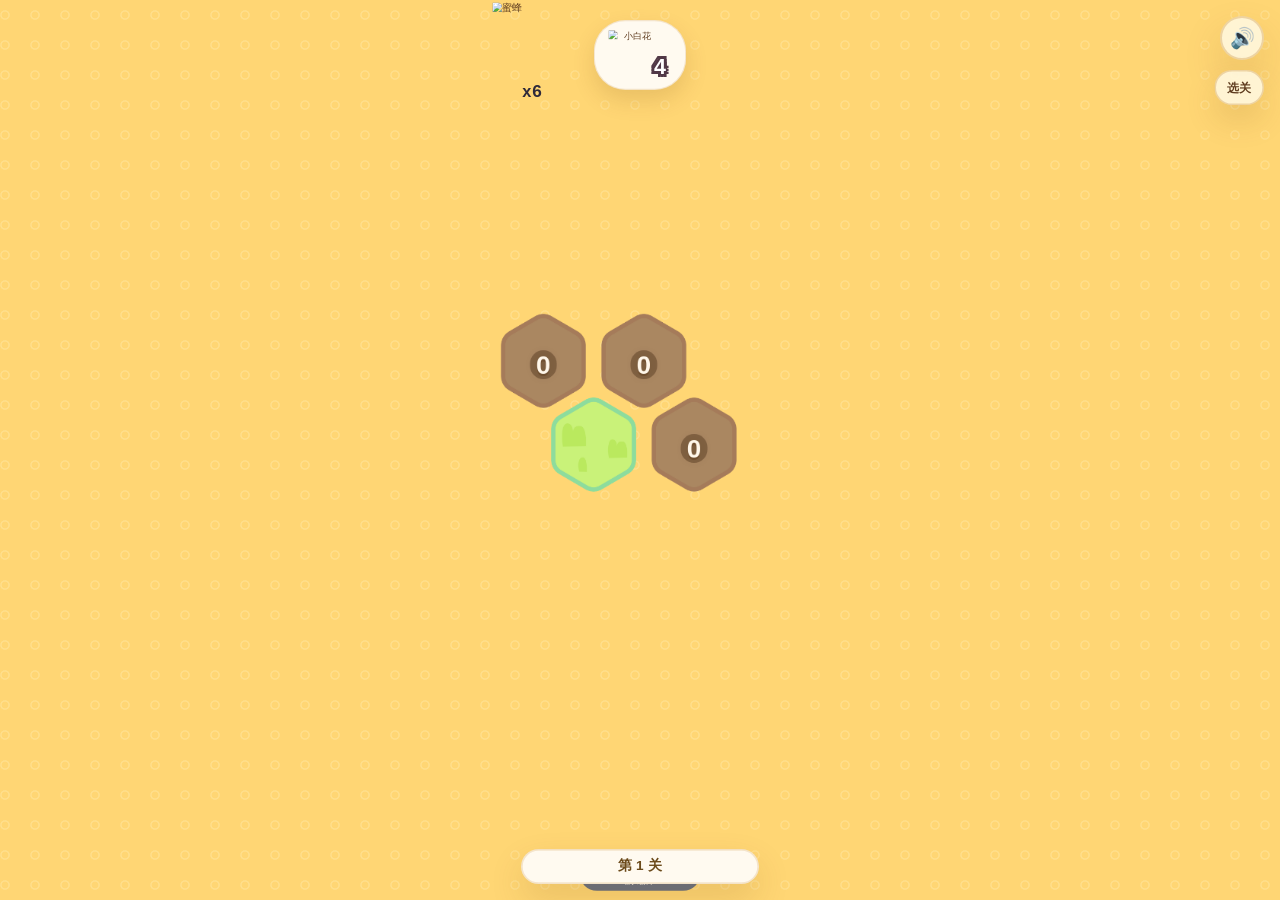
==== commit 3402b5ad: "222" ====
--- a/index.html
+++ b/index.html
@@ -6,6 +6,7 @@
     <meta http-equiv="Cache-Control" content="no-store, no-cache, must-revalidate, max-age=0" />
     <meta http-equiv="Pragma" content="no-cache" />
     <meta http-equiv="Expires" content="0" />
+    <meta name="theme-color" content="#fef5cf" />
     <title>Honey Demo Skeleton</title>
     <link rel="stylesheet" href="./style.css?v=20260616-perf1" />
   </head>
@@ -85,6 +86,8 @@
 
     <div id="fx-overlay" class="fx-overlay" aria-hidden="true"></div>
 
+    <div id="level-banner" class="level-banner" aria-live="polite">第 1 关</div>
+
     <aside class="bee-counter">
       <div class="bee-counter__frame">
         <img id="bee-counter-icon" class="bee-counter__icon" src="assets/ui/cursor/cursor-default.png" alt="蜜蜂" />
@@ -135,6 +138,6 @@
       </div>
     </div>
 
-    <script src="./app.js?v=20260616-fertilizer4"></script>
+    <script src="./app.js?v=20260616-goalincoming1"></script>
   </body>
 </html>
--- a/style.css
+++ b/style.css
@@ -34,7 +34,7 @@
   overflow: hidden;
   font-family: "Changa One", "Trebuchet MS", "PingFang SC", "Microsoft YaHei", sans-serif;
   color: var(--text-main);
-  background: #fffcf4;
+  background: #fef5cf;
 }
 
 body::before {
@@ -225,6 +225,30 @@
 /* 当目标超过 4 个会换到第二行，下方留更多空间避免与盘面重叠 */
 .hud-card--goals:has(.goal-item:nth-of-type(5):not([hidden])) {
   margin-bottom: 64px;
+}
+
+/* 关卡名横幅：固定在屏幕底部，提示"第 X 关 · 副标题" */
+.level-banner {
+  position: fixed;
+  left: 50%;
+  bottom: calc(env(safe-area-inset-bottom, 0px) + 16px);
+  transform: translateX(-50%) scale(0.85);
+  transform-origin: bottom center;
+  padding: 8px 22px;
+  min-width: min(80vw, 280px);
+  max-width: min(92vw, 420px);
+  background: #fffaf0;
+  border: 2px solid rgba(191, 126, 36, 0.18);
+  border-radius: 999px;
+  box-shadow: var(--shadow-soft);
+  color: #6b4a1a;
+  font-size: 16px;
+  font-weight: 700;
+  letter-spacing: 0.02em;
+  text-align: center;
+  line-height: 1.3;
+  pointer-events: none;
+  z-index: 35;
 }
 
 .goal-item {
@@ -279,12 +303,37 @@
   transition: transform 0.25s ease;
 }
 
+/* A-PLN-GOAL-INCOMING-01：小白花 icon 之前用 transform: translateX(-12px) 微调位置，
+   会被新的摇晃 / 弹跳动画 transform 吞掉。改成 margin 让 transform 留给动画。 */
 .goal-item[data-goal="flower"] .goal-item__icon {
-  transform: translateX(-12px);
+  margin-left: -12px;
+  margin-right: 12px;
 }
 
 .goal-item.is-collecting .goal-item__icon {
   animation: goal-collect-bounce 0.34s cubic-bezier(0.22, 1, 0.36, 1);
+}
+
+/* A-PLN-GOAL-INCOMING-01：拖动路径中已存在"目标还需要"的有效采集物时摇晃 icon，
+   告诉玩家这一拖完成后会有入账。is-collecting 短动画在共存时通过更高优先级覆盖。 */
+.goal-item.is-incoming .goal-item__icon {
+  animation: goal-incoming-wobble 0.9s ease-in-out infinite;
+}
+
+.goal-item.is-incoming.is-collecting .goal-item__icon {
+  animation: goal-collect-bounce 0.34s cubic-bezier(0.22, 1, 0.36, 1);
+}
+
+@keyframes goal-incoming-wobble {
+  0%, 100% {
+    transform: rotate(0deg);
+  }
+  25% {
+    transform: rotate(-8deg);
+  }
+  75% {
+    transform: rotate(8deg);
+  }
 }
 
 .goal-item__burst {
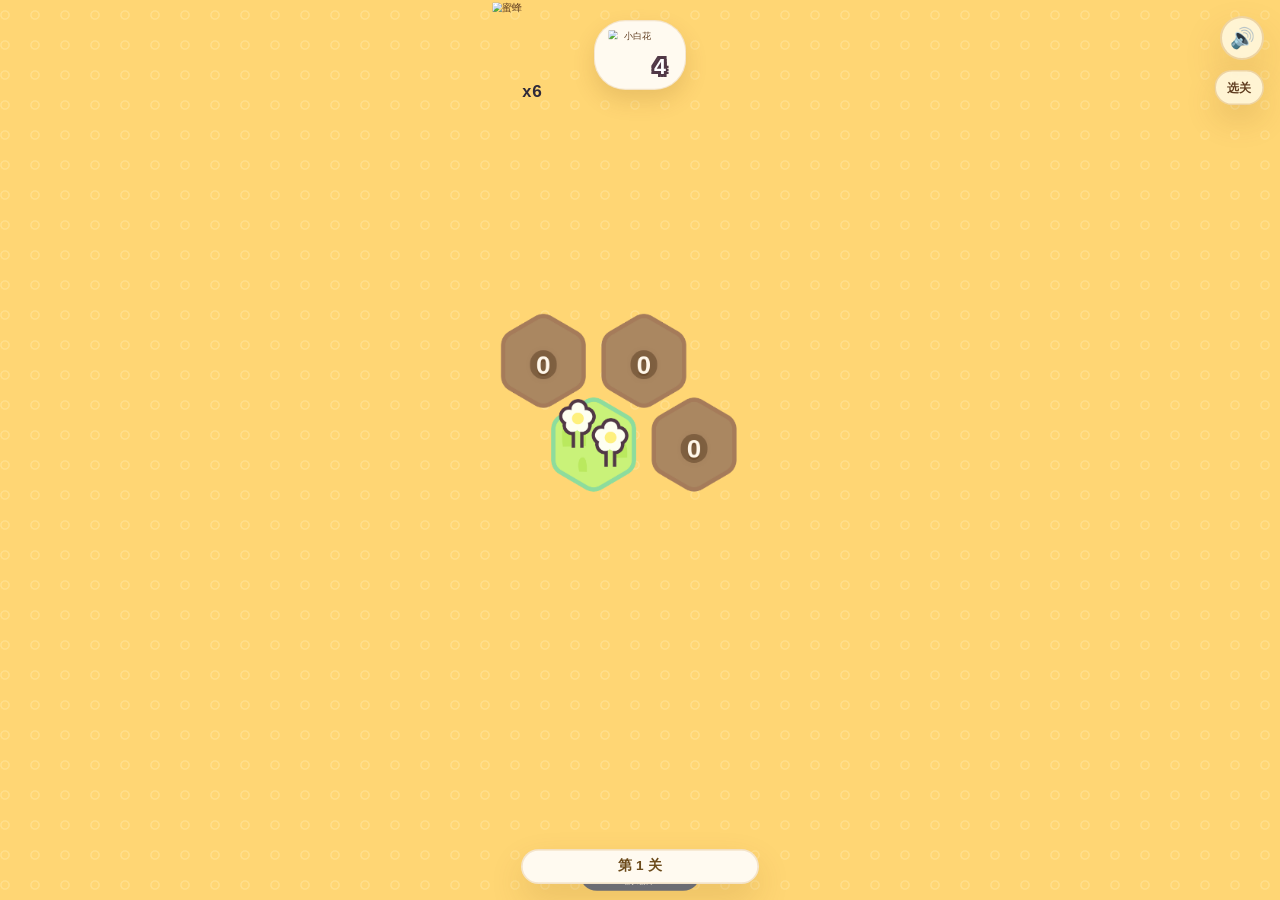
==== commit 5c209a5a: "1" ====
--- a/index.html
+++ b/index.html
@@ -138,6 +138,6 @@
       </div>
     </div>
 
-    <script src="./app.js?v=20260616-goalincoming1"></script>
+    <script src="./app.js?v=20260616-eaten1"></script>
   </body>
 </html>
--- a/style.css
+++ b/style.css
@@ -312,6 +312,23 @@
 
 .goal-item.is-collecting .goal-item__icon {
   animation: goal-collect-bounce 0.34s cubic-bezier(0.22, 1, 0.36, 1);
+}
+
+/* A-PLN-GOAL-CLEARED-01：目标完成后自动从收集栏消失，避免占位混淆。
+   节奏：360ms 延时让 .is-collecting 弹跳收尾先播完，再 280ms 淡出+缩小，
+   然后 280ms 宽度/margin 坍缩让右侧 icon 平滑左移补位。 */
+.goal-item.is-cleared {
+  pointer-events: none;
+  opacity: 0;
+  transform: scale(0.55);
+  width: 0;
+  margin: 0;
+  overflow: hidden;
+  transition:
+    opacity 280ms ease 360ms,
+    transform 280ms ease 360ms,
+    width 280ms ease 640ms,
+    margin 280ms ease 640ms;
 }
 
 /* A-PLN-GOAL-INCOMING-01：拖动路径中已存在"目标还需要"的有效采集物时摇晃 icon，
